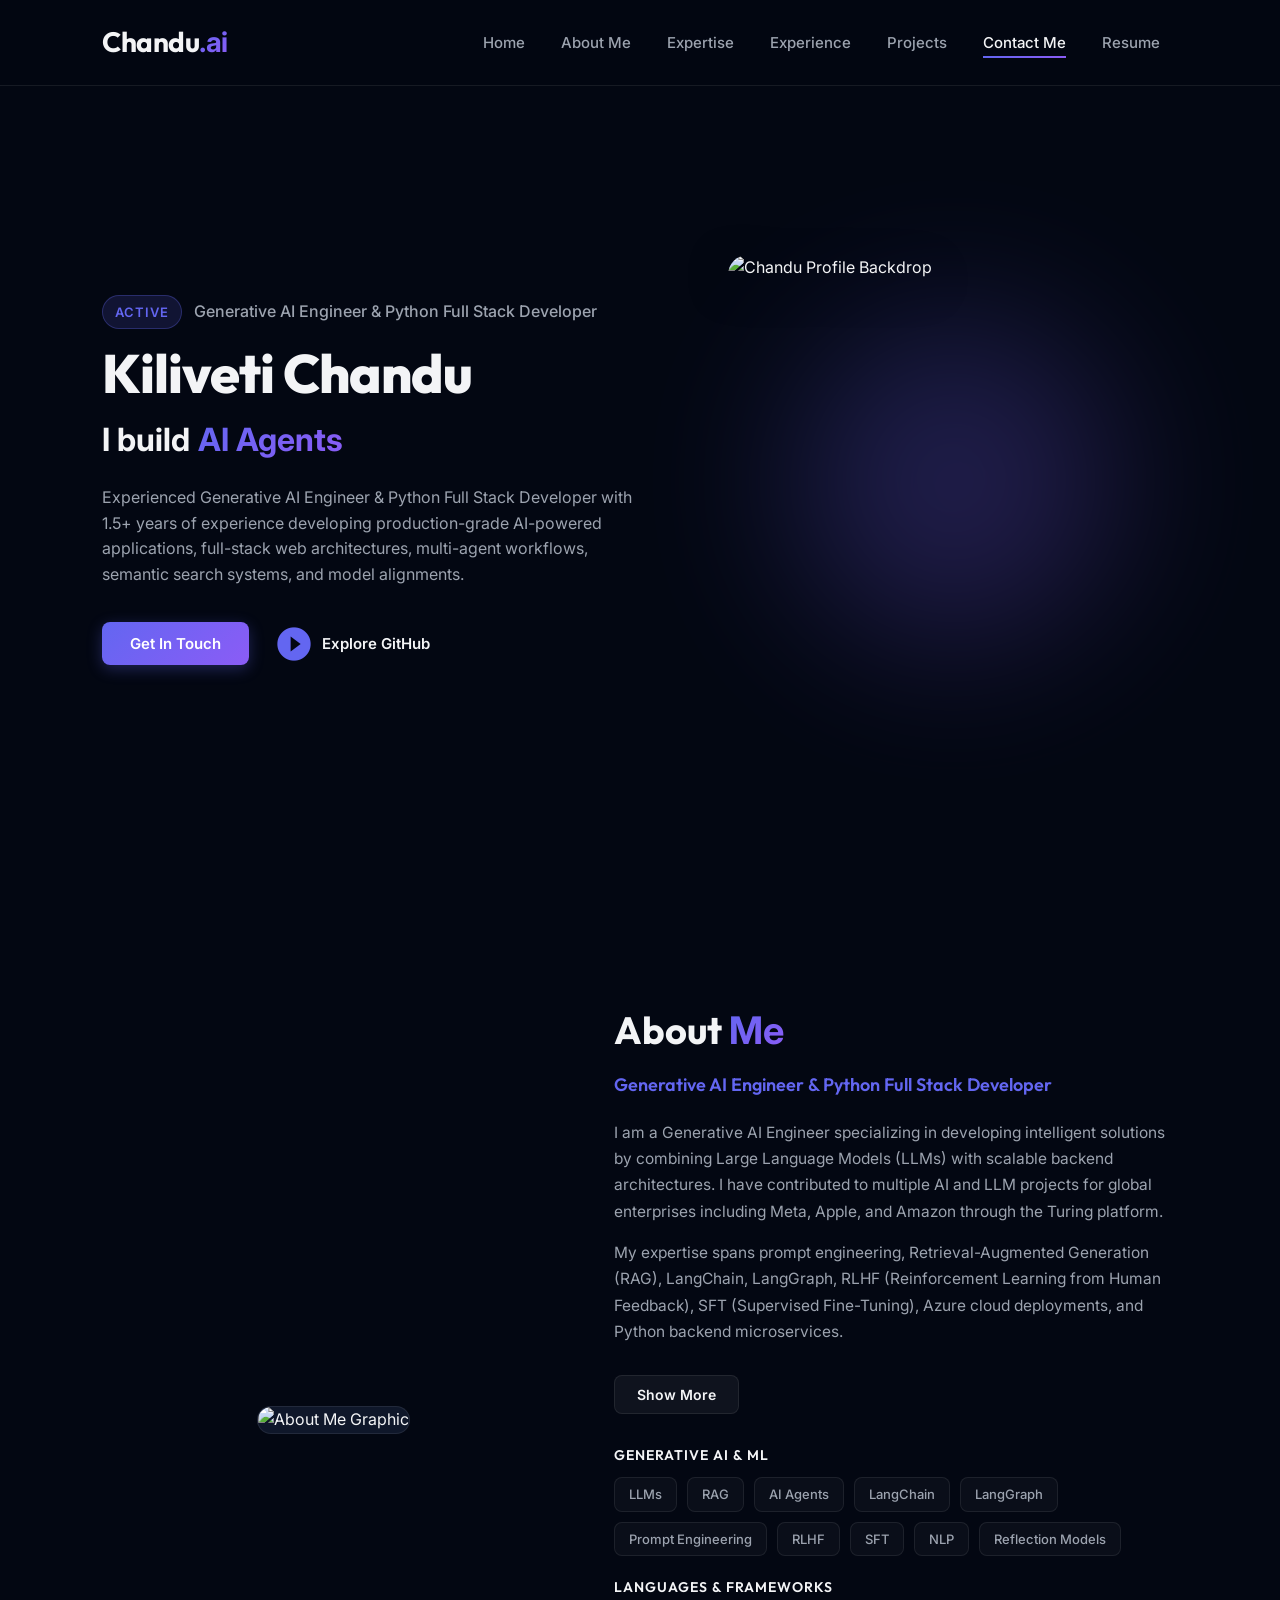
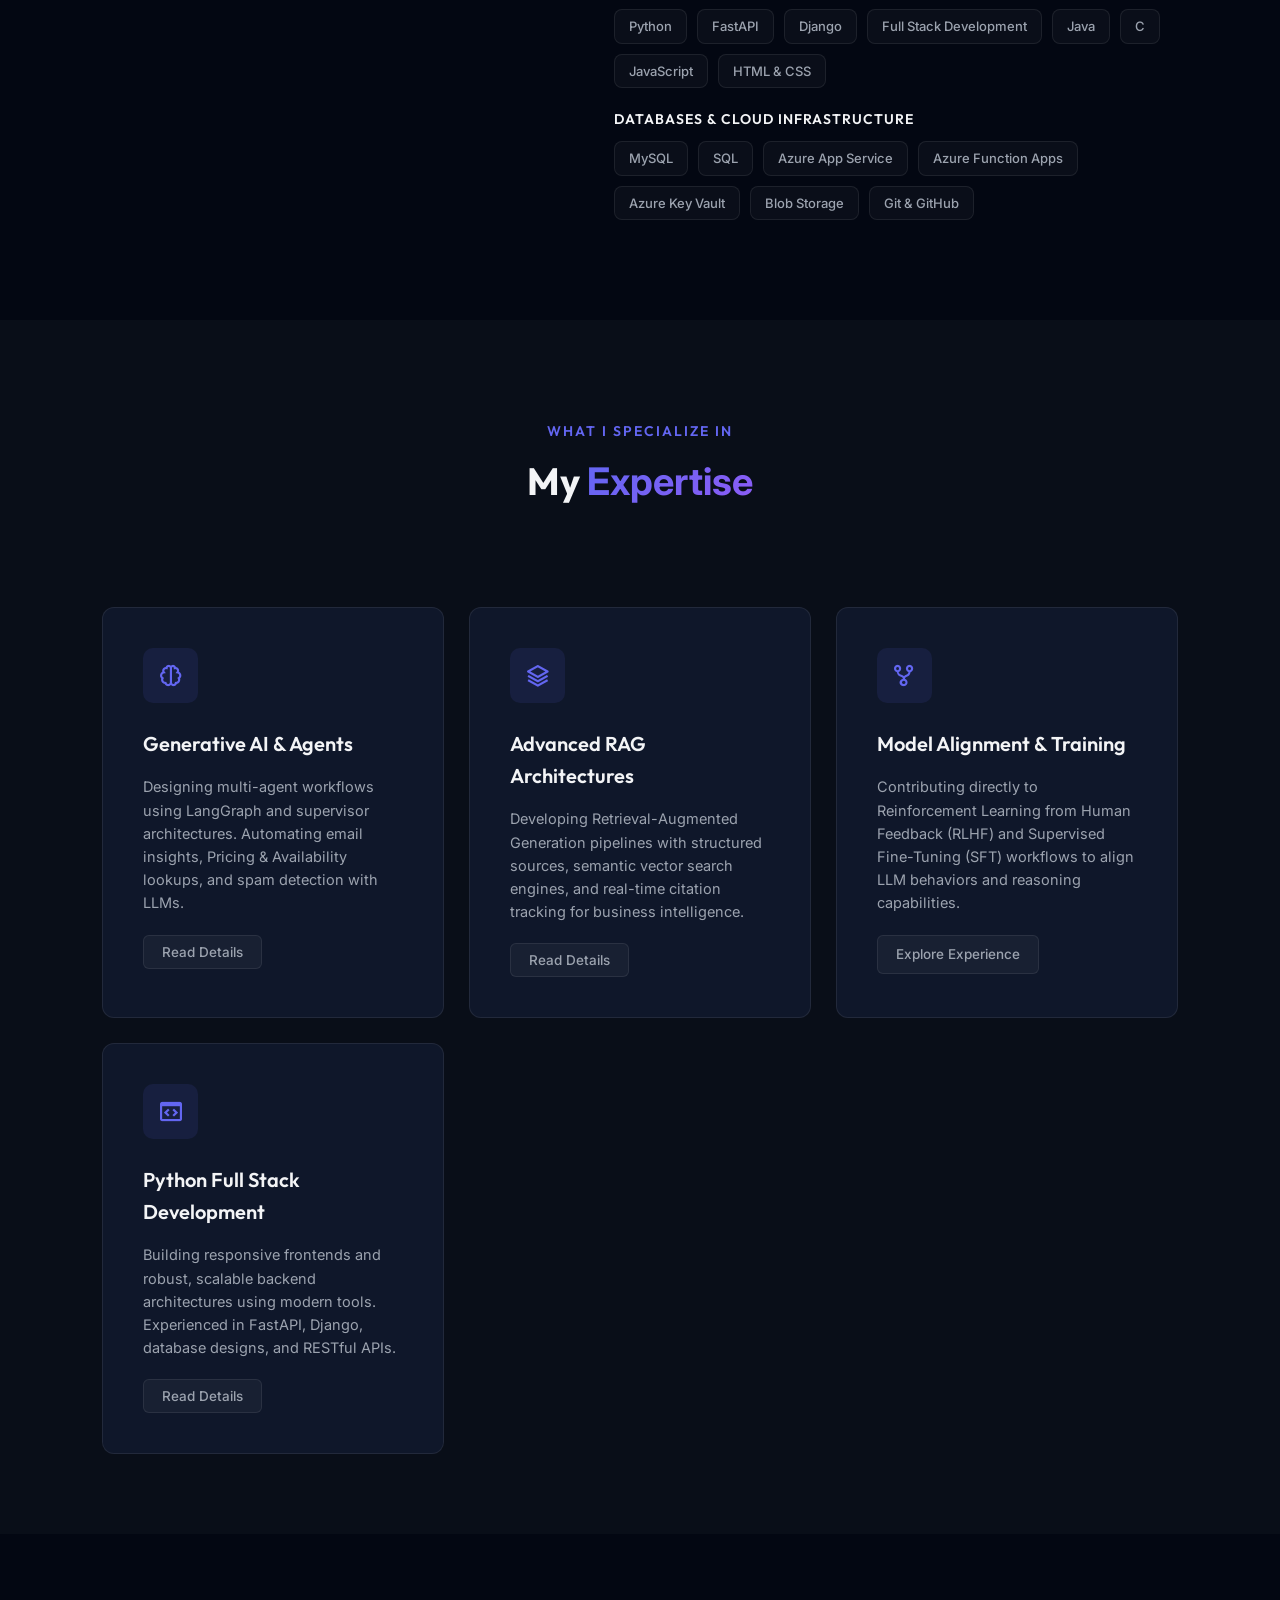
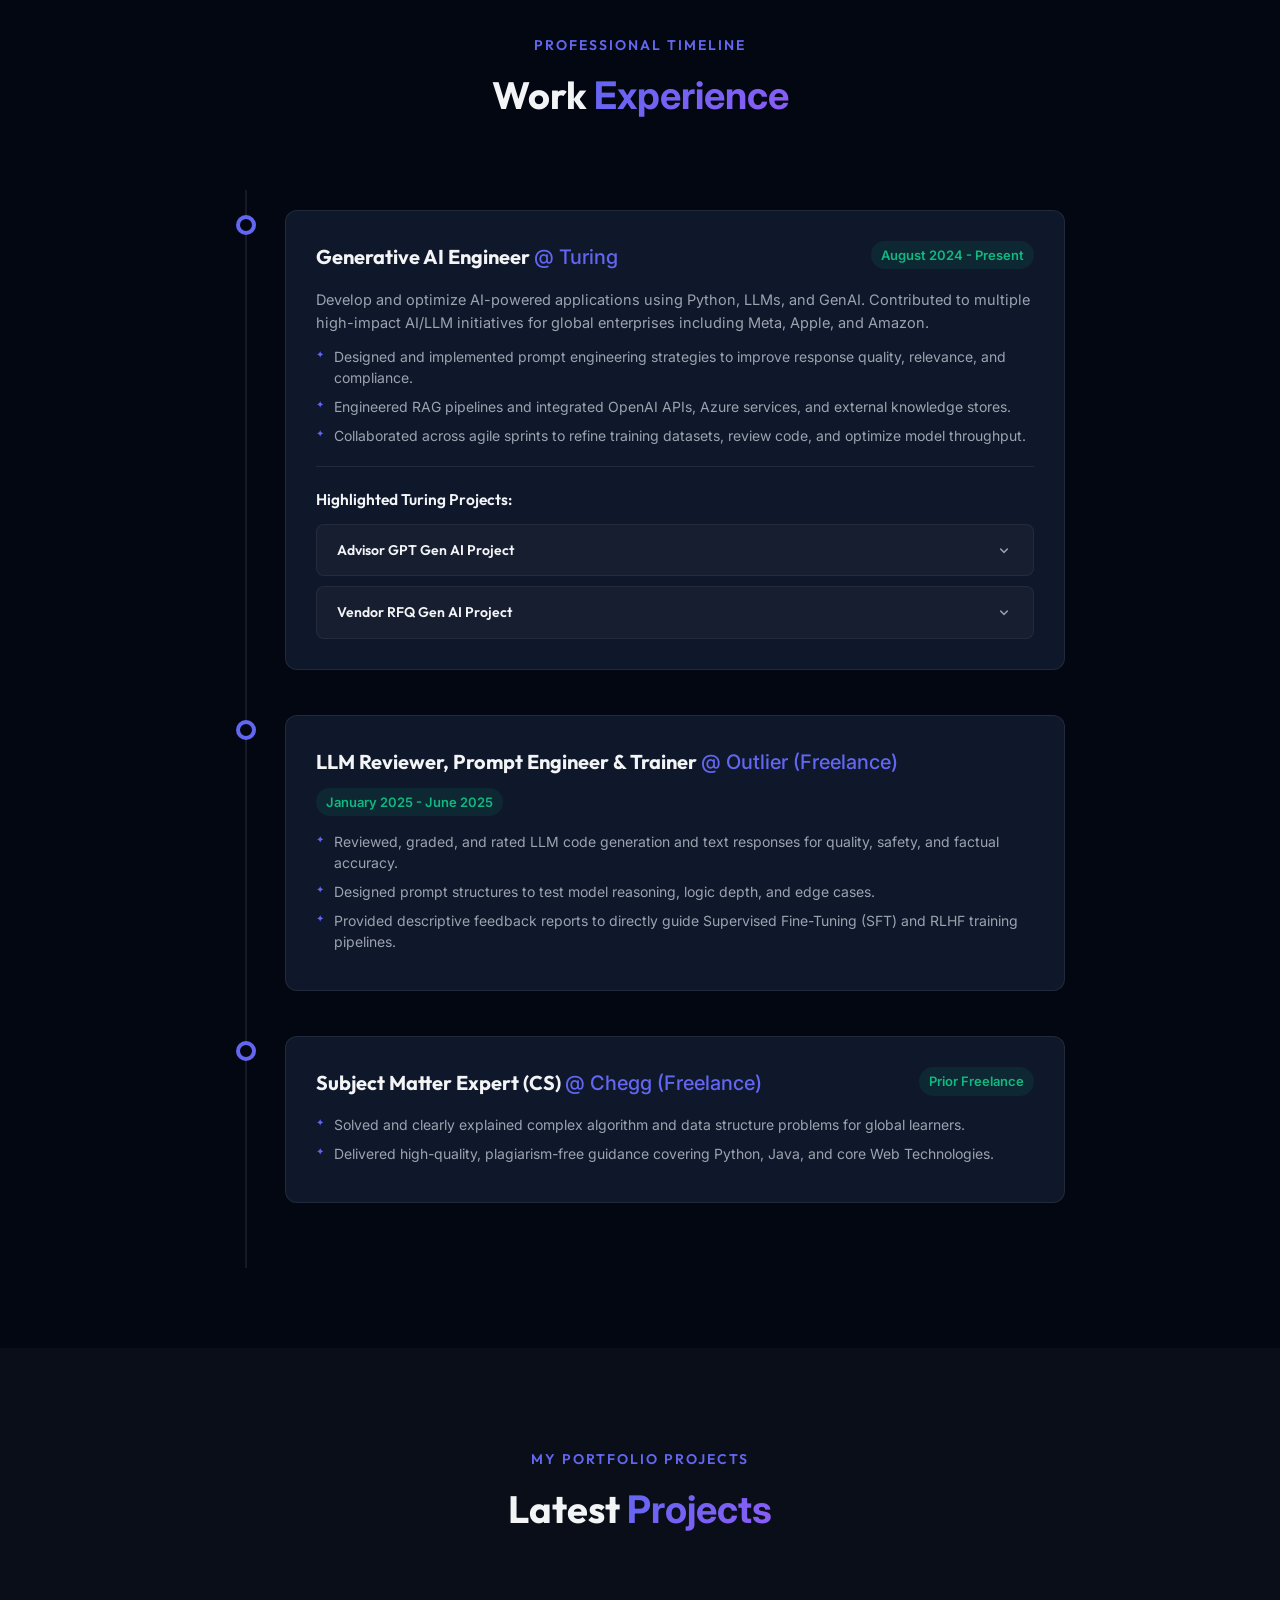
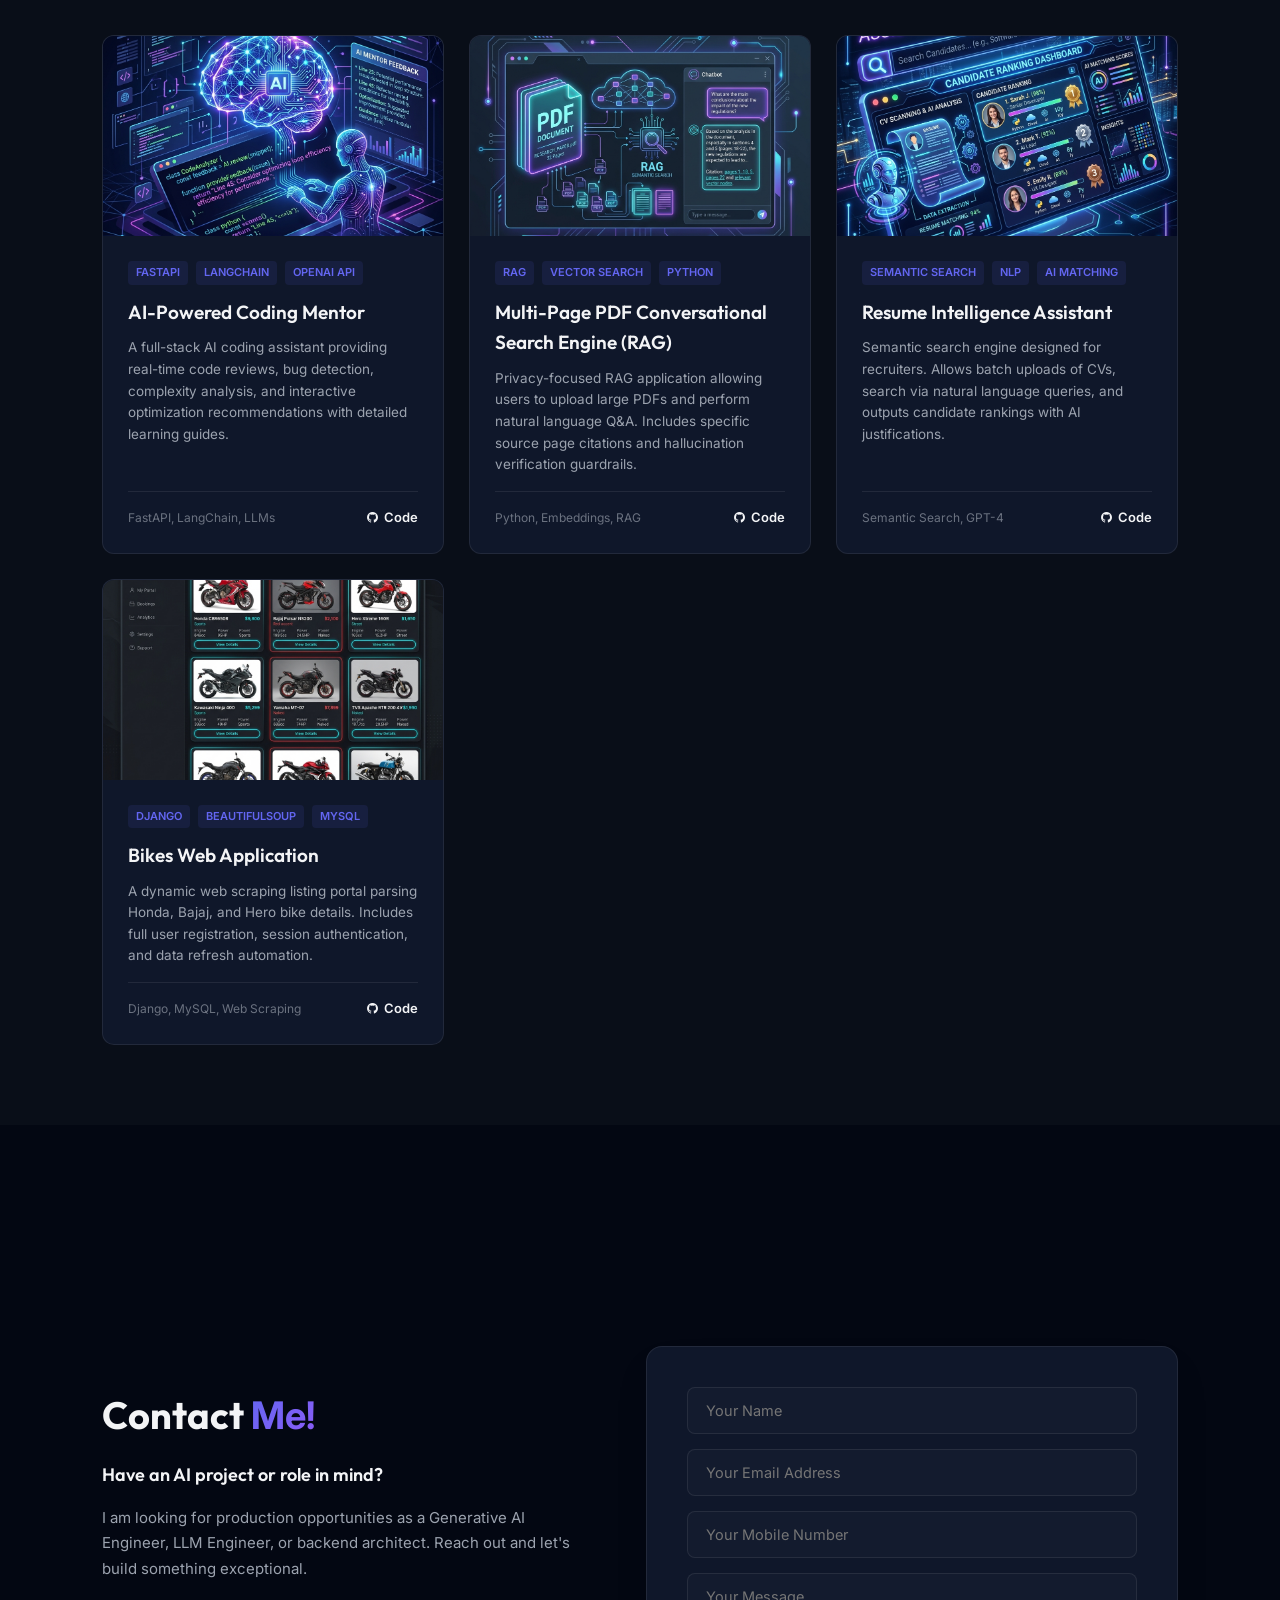
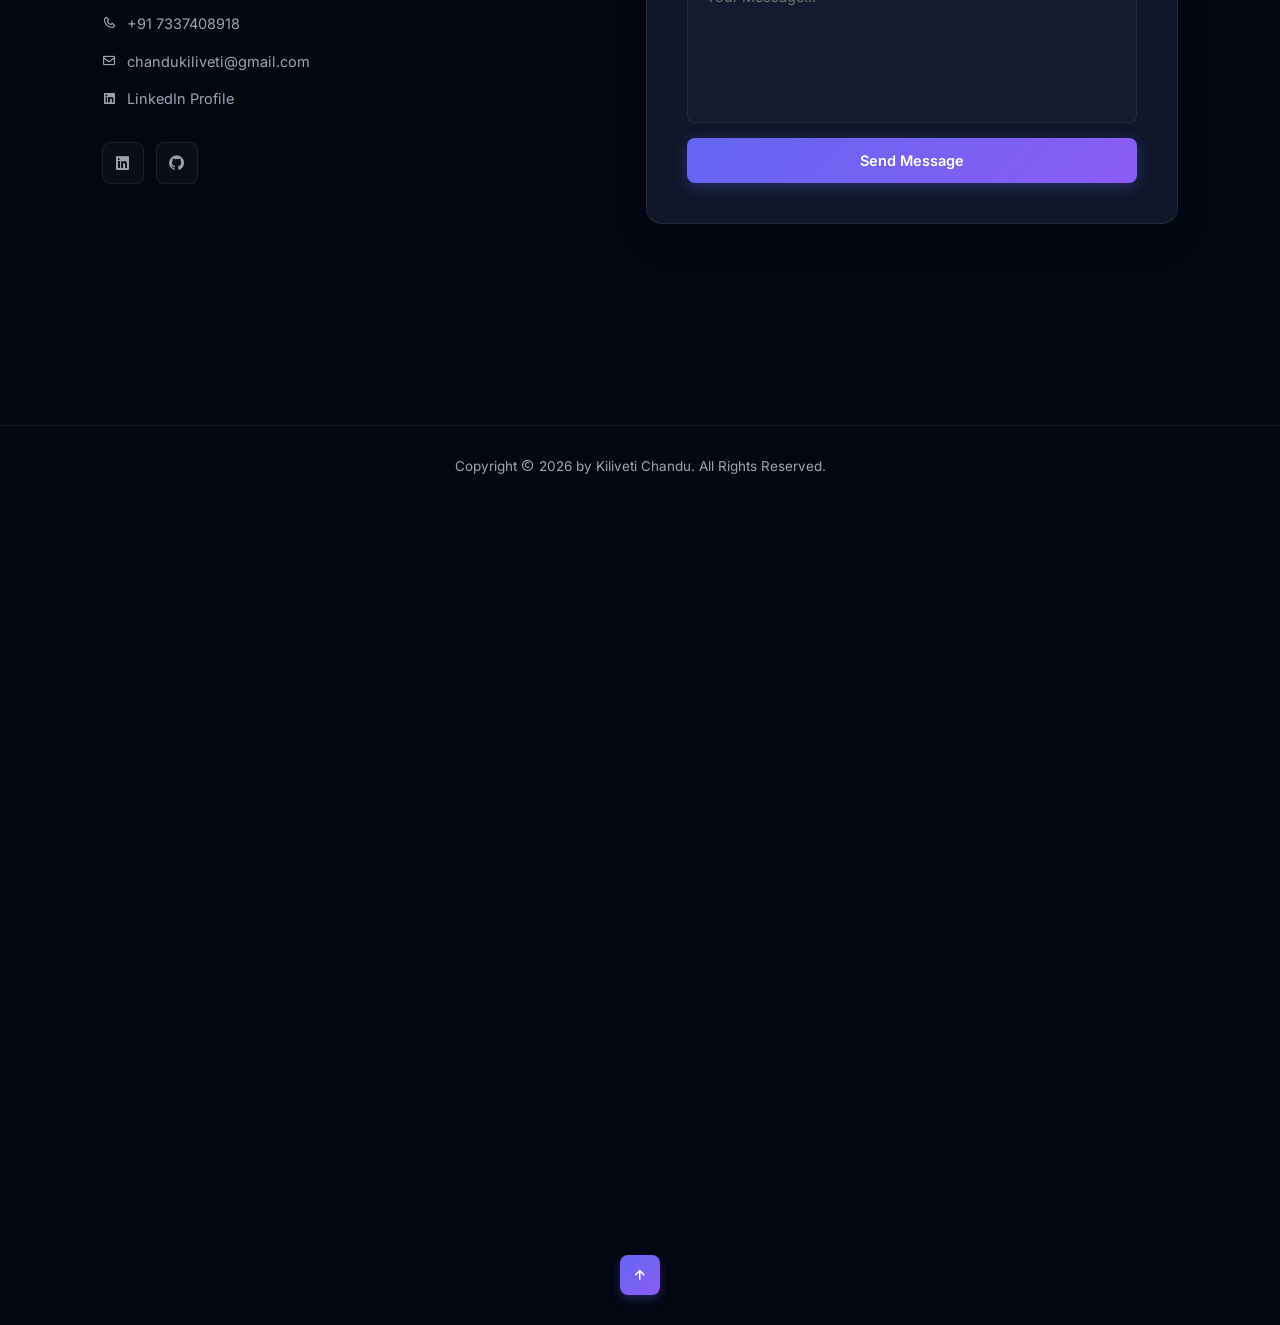
==== index.html @ df5c085b "feat: add python full stack developer details, customized project illustrations, and profile image c" ====
<!DOCTYPE html>
<html lang="en">
<head>
    <meta charset="UTF-8">
    <meta http-equiv="X-UA-Compatible" content="IE=edge">
    <meta name="viewport" content="width=device-width, initial-scale=1.0">
    <meta name="description" content="Kiliveti Chandu - Generative AI Engineer with 1.5+ years of experience building intelligent AI agents, RAG pipelines, RLHF, SFT, and full-stack solutions.">
    <meta name="author" content="Kiliveti Chandu">
    <link rel="stylesheet" href="style.css">
    <link rel="stylesheet" href="https://cdn.jsdelivr.net/npm/boxicons@latest/css/boxicons.min.css">
    <link href="https://fonts.googleapis.com/icon?family=Material+Icons" rel="stylesheet">
    <title>Kiliveti Chandu | Generative AI Engineer</title>
</head>
<body>
  
  <!-- Header / Navigation -->
  <header id="Home">
    <a href="#" class="logo">Chandu<span>.ai</span></a>
    
    <ul class="navlist">
      <li><a href="#Home" class="active">Home</a></li>
      <li><a href="#about">About Me</a></li>
      <li><a href="#service">Expertise</a></li>
      <li><a href="#experience">Experience</a></li>
      <li><a href="#Pojects">Projects</a></li>
      <li><a href="#Contact">Contact Me</a></li>
      <li><a href="resume.Html">Resume</a></li>
    </ul>     
    
    <div class="bx bx-menu" id="menu-icon"></div>
  </header>

  <!-- Hero Section -->
  <section class="secondsection">
    <div class="middle">
      <div class="helloim">
        <span>Active</span>
        <p>Generative AI Engineer & Python Full Stack Developer</p>
      </div>
      <div class="detail">
        <h1>Kiliveti Chandu</h1>
        <div class="webdev">
          <p class="web">I build </p>
          <span class="developer" id="typing-text">AI Agents</span>
        </div>
        <p id="text">
          Experienced Generative AI Engineer & Python Full Stack Developer with 1.5+ years of experience developing production-grade AI-powered applications, full-stack web architectures, multi-agent workflows, semantic search systems, and model alignments.
        </p>
      </div>
      <div class="buttons">
        <button class="sayhello"><a href="#Contact">Get In Touch</a></button>
        <div class="watch">
          <a href="https://github.com/Chandukgit" target="_blank">
            <span class="material-icons">play_circle_filled</span>
            <span id="watchtexxt">Explore GitHub</span>
          </a>
        </div>
      </div>
    </div>
    
    <div class="img">
      <div class="circle"></div>
      <img src="black.png" alt="Chandu Profile Backdrop" width="450" height="450">
    </div>
  </section>

  <!-- About Me & Skills Section -->
  <section class="about" id="about">
    <div class="about-img">
      <img src="black.png" alt="About Me Graphic">
    </div>
    <div class="about-text">
      <h2>About <span>Me</span></h2>
      <h4>Generative AI Engineer & Python Full Stack Developer</h4>
      <p>
        I am a Generative AI Engineer specializing in developing intelligent solutions by combining Large Language Models (LLMs) with scalable backend architectures. I have contributed to multiple AI and LLM projects for global enterprises including Meta, Apple, and Amazon through the Turing platform.
      </p>
      <p>
        My expertise spans prompt engineering, Retrieval-Augmented Generation (RAG), LangChain, LangGraph, RLHF (Reinforcement Learning from Human Feedback), SFT (Supervised Fine-Tuning), Azure cloud deployments, and Python backend microservices.
      </p>
      <button class="orangebutton" onclick="abouttoggle()">Show More</button>
      
      <div id="about-para" style="display: none;">
        <p>
          I graduated from <span class="highlight">Sri Venkateswara College of Engineering, Tirupati</span> with a B.Tech in Information Technology (GPA 8.6). Over the last 1.5 years, I've transition from core full-stack web development to building production LLM pipelines, prompt-optimization systems, and enterprise multi-agent workflows.
        </p>
      </div>

      <!-- Tech Stack Badges -->
      <div class="skills-container">
        <div class="skills-category">
          <h5>Generative AI & ML</h5>
          <div class="skills-badges">
            <span>LLMs</span>
            <span>RAG</span>
            <span>AI Agents</span>
            <span>LangChain</span>
            <span>LangGraph</span>
            <span>Prompt Engineering</span>
            <span>RLHF</span>
            <span>SFT</span>
            <span>NLP</span>
            <span>Reflection Models</span>
          </div>
        </div>
        <div class="skills-category">
          <h5>Languages & Frameworks</h5>
          <div class="skills-badges">
            <span>Python</span>
            <span>FastAPI</span>
            <span>Django</span>
            <span>Full Stack Development</span>
            <span>Java</span>
            <span>C</span>
            <span>JavaScript</span>
            <span>HTML & CSS</span>
          </div>
        </div>
        <div class="skills-category">
          <h5>Databases & Cloud Infrastructure</h5>
          <div class="skills-badges">
            <span>MySQL</span>
            <span>SQL</span>
            <span>Azure App Service</span>
            <span>Azure Function Apps</span>
            <span>Azure Key Vault</span>
            <span>Blob Storage</span>
            <span>Git & GitHub</span>
          </div>
        </div>
      </div>
    </div>
  </section>

  <!-- Expertise / Services Section -->
  <section class="services" id="service">
    <div class="main-text">
      <p>What I Specialize In</p>
      <h2>My <span>Expertise</span></h2>
    </div>
    <div class="services-content">
      <div class="box">
        <div class="s-icons"><i class='bx bx-brain'></i></div>
        <h3>Generative AI & Agents</h3>
        <p>Designing multi-agent workflows using LangGraph and supervisor architectures. Automating email insights, Pricing & Availability lookups, and spam detection with LLMs.</p>
        <button class="read" onclick="Servicewebtoggle()">Read Details</button>
        <div id="servide-webpara" style="display: none;">
          <p>Proficient in building complex workflows, tool bindings, custom memory models, and guardrails to prevent hallucinations in client applications.</p>
        </div>
      </div>
      <div class="box">
        <div class="s-icons"><i class='bx bx-layer'></i></div>
        <h3>Advanced RAG Architectures</h3>
        <p>Developing Retrieval-Augmented Generation pipelines with structured sources, semantic vector search engines, and real-time citation tracking for business intelligence.</p>
        <button class="read" onclick="programmingtoggle()">Read Details</button>
        <div id="Programming-para" style="display: none;">
          <p>Integrating state-of-the-art retrievers, hybrid search filters, chunking optimizations, and document parsers (PDFs, RFQs) to maximize context retrieval relevance.</p>
        </div>
      </div>
      <div class="box">
        <div class="s-icons"><i class='bx bx-git-repo-forked'></i></div>
        <h3>Model Alignment & Training</h3>
        <p>Contributing directly to Reinforcement Learning from Human Feedback (RLHF) and Supervised Fine-Tuning (SFT) workflows to align LLM behaviors and reasoning capabilities.</p>
        <a href="#experience" class="read">Explore Experience</a>
      </div>
      <div class="box">
        <div class="s-icons"><i class='bx bx-code-block'></i></div>
        <h3>Python Full Stack Development</h3>
        <p>Building responsive frontends and robust, scalable backend architectures using modern tools. Experienced in FastAPI, Django, database designs, and RESTful APIs.</p>
        <button class="read" onclick="fullstacktoggle()">Read Details</button>
        <div id="fullstack-para" style="display: none;">
          <p>Architecting complete end-to-end web applications, automating processes, writing clean and secure code, and deploying projects using modern CI/CD tools.</p>
        </div>
      </div>
    </div>
  </section>

  <!-- Work Experience Timeline Section -->
  <section id="experience">
    <div class="main-text">
      <p>Professional Timeline</p>
      <h2>Work <span>Experience</span></h2>
    </div>
    
    <div class="experience-timeline">
      
      <!-- Turing -->
      <div class="timeline-item">
        <div class="timeline-dot"></div>
        <div class="timeline-content">
          <div class="timeline-header">
            <h3>Generative AI Engineer <span>@ Turing</span></h3>
            <span class="duration">August 2024 - Present</span>
          </div>
          <div class="timeline-body">
            <p>
              Develop and optimize AI-powered applications using Python, LLMs, and GenAI. Contributed to multiple high-impact AI/LLM initiatives for global enterprises including Meta, Apple, and Amazon.
            </p>
            <ul>
              <li>Designed and implemented prompt engineering strategies to improve response quality, relevance, and compliance.</li>
              <li>Engineered RAG pipelines and integrated OpenAI APIs, Azure services, and external knowledge stores.</li>
              <li>Collaborated across agile sprints to refine training datasets, review code, and optimize model throughput.</li>
            </ul>
            
            <!-- Turing Projects Accordion -->
            <div class="turing-projects">
              <h4>Highlighted Turing Projects:</h4>
              <div class="turing-accordion">
                <div class="acc-item">
                  <div class="acc-header">
                    <h5>Advisor GPT Gen AI Project</h5>
                    <i class='bx bx-chevron-down'></i>
                  </div>
                  <div class="acc-content">
                    <div class="acc-content-inner">
                      <ul>
                        <li>Developed AI agents for the CX Gen AI Project using LangGraph, leveraging supervisor multi-agent architecture to automate complex user queries.</li>
                        <li>Delivered the <strong>Pricing & Availability Use Case</strong>: extracted structured parameters from unstructured customer emails using LLMs and connected with enterprise REST APIs.</li>
                        <li>Developed the <strong>Open Merge Use Case</strong>: designed LLM prompts combined with Python automation rules to identify duplicate, invalid, or spam customer cases.</li>
                        <li>Deployed secure, end-to-end GenAI web solutions on Azure App Service and Azure Function Apps, integrating Key Vault, Blob Storage, and Azure OpenAI.</li>
                      </ul>
                    </div>
                  </div>
                </div>
                
                <div class="acc-item">
                  <div class="acc-header">
                    <h5>Vendor RFQ Gen AI Project</h5>
                    <i class='bx bx-chevron-down'></i>
                  </div>
                  <div class="acc-content">
                    <div class="acc-content-inner">
                      <ul>
                        <li>Automated Request for Quote (RFQ) parsing and mapping from unstructured documents with 80%+ accuracy using GenAI.</li>
                        <li>Built scalable solutions utilizing Azure OpenAI (GPT-4), advanced prompt engineering, and incorporated Reflection models to iteratively self-correct output formats.</li>
                      </ul>
                    </div>
                  </div>
                </div>
              </div>
            </div>
            
          </div>
        </div>
      </div>
      
      <!-- Outlier -->
      <div class="timeline-item">
        <div class="timeline-dot"></div>
        <div class="timeline-content">
          <div class="timeline-header">
            <h3>LLM Reviewer, Prompt Engineer & Trainer <span>@ Outlier (Freelance)</span></h3>
            <span class="duration">January 2025 - June 2025</span>
          </div>
          <div class="timeline-body">
            <ul>
              <li>Reviewed, graded, and rated LLM code generation and text responses for quality, safety, and factual accuracy.</li>
              <li>Designed prompt structures to test model reasoning, logic depth, and edge cases.</li>
              <li>Provided descriptive feedback reports to directly guide Supervised Fine-Tuning (SFT) and RLHF training pipelines.</li>
            </ul>
          </div>
        </div>
      </div>
      
      <!-- Chegg -->
      <div class="timeline-item">
        <div class="timeline-dot"></div>
        <div class="timeline-content">
          <div class="timeline-header">
            <h3>Subject Matter Expert (CS) <span>@ Chegg (Freelance)</span></h3>
            <span class="duration">Prior Freelance</span>
          </div>
          <div class="timeline-body">
            <ul>
              <li>Solved and clearly explained complex algorithm and data structure problems for global learners.</li>
              <li>Delivered high-quality, plagiarism-free guidance covering Python, Java, and core Web Technologies.</li>
            </ul>
          </div>
        </div>
      </div>

    </div>
  </section>

  <!-- Projects Section -->
  <section class="Pojects" id="Pojects">
    <div class="main-text">
      <p>My Portfolio Projects</p>
      <h2>Latest <span>Projects</span></h2>
    </div>
    
    <div class="project-grid">
      <!-- Project 1: AI-Powered Coding Mentor -->
      <div class="project-card">
        <div class="project-img-wrapper">
          <img src="coding_mentor.png" alt="Coding Mentor Screenshot">
          <div class="project-overlay">
            <a href="https://github.com/Chandukgit/ai-coding-mentor" target="_blank" class="project-link-btn"><i class='bx bx-link-external'></i></a>
          </div>
        </div>
        <div class="project-details">
          <div class="project-tags">
            <span>FastAPI</span>
            <span>LangChain</span>
            <span>OpenAI API</span>
          </div>
          <h3>AI-Powered Coding Mentor</h3>
          <p>A full-stack AI coding assistant providing real-time code reviews, bug detection, complexity analysis, and interactive optimization recommendations with detailed learning guides.</p>
          <div class="project-footer">
            <span class="project-tech-stack">FastAPI, LangChain, LLMs</span>
            <a href="https://github.com/Chandukgit/ai-coding-mentor" target="_blank" class="project-git-link"><i class='bx bxl-github'></i> Code</a>
          </div>
        </div>
      </div>

      <!-- Project 2: PDF Conversational Search Engine -->
      <div class="project-card">
        <div class="project-img-wrapper">
          <img src="pdf_rag.png" alt="PDF Search Engine Screenshot">
          <div class="project-overlay">
            <a href="https://github.com/Chandukgit/RAG_PROJECTS/tree/main/PDF_Conversational_Search_Engine" target="_blank" class="project-link-btn"><i class='bx bx-link-external'></i></a>
          </div>
        </div>
        <div class="project-details">
          <div class="project-tags">
            <span>RAG</span>
            <span>Vector Search</span>
            <span>Python</span>
          </div>
          <h3>Multi-Page PDF Conversational Search Engine (RAG)</h3>
          <p>Privacy-focused RAG application allowing users to upload large PDFs and perform natural language Q&A. Includes specific source page citations and hallucination verification guardrails.</p>
          <div class="project-footer">
            <span class="project-tech-stack">Python, Embeddings, RAG</span>
            <a href="https://github.com/Chandukgit/RAG_PROJECTS/tree/main/PDF_Conversational_Search_Engine" target="_blank" class="project-git-link"><i class='bx bxl-github'></i> Code</a>
          </div>
        </div>
      </div>

      <!-- Project 3: Resume Intelligence Assistant -->
      <div class="project-card">
        <div class="project-img-wrapper">
          <img src="resume_assistant.png" alt="Resume Intelligence Screenshot">
          <div class="project-overlay">
            <a href="https://github.com/Chandukgit/RAG_PROJECTS/tree/main/Resume_Intelligence_Assistant" target="_blank" class="project-link-btn"><i class='bx bx-link-external'></i></a>
          </div>
        </div>
        <div class="project-details">
          <div class="project-tags">
            <span>Semantic Search</span>
            <span>NLP</span>
            <span>AI Matching</span>
          </div>
          <h3>Resume Intelligence Assistant</h3>
          <p>Semantic search engine designed for recruiters. Allows batch uploads of CVs, search via natural language queries, and outputs candidate rankings with AI justifications.</p>
          <div class="project-footer">
            <span class="project-tech-stack">Semantic Search, GPT-4</span>
            <a href="https://github.com/Chandukgit/RAG_PROJECTS/tree/main/Resume_Intelligence_Assistant" target="_blank" class="project-git-link"><i class='bx bxl-github'></i> Code</a>
          </div>
        </div>
      </div>

      <!-- Project 4: Bikes Web Application -->
      <div class="project-card">
        <div class="project-img-wrapper">
          <img src="bikes_app.png" alt="Bikes Web Application Screenshot">
          <div class="project-overlay">
            <a href="https://github.com/Chandukgit/Bikes_Project" target="_blank" class="project-link-btn"><i class='bx bx-link-external'></i></a>
          </div>
        </div>
        <div class="project-details">
          <div class="project-tags">
            <span>Django</span>
            <span>BeautifulSoup</span>
            <span>MySQL</span>
          </div>
          <h3>Bikes Web Application</h3>
          <p>A dynamic web scraping listing portal parsing Honda, Bajaj, and Hero bike details. Includes full user registration, session authentication, and data refresh automation.</p>
          <div class="project-footer">
            <span class="project-tech-stack">Django, MySQL, Web Scraping</span>
            <a href="https://github.com/Chandukgit/Bikes_Project" target="_blank" class="project-git-link"><i class='bx bxl-github'></i> Code</a>
          </div>
        </div>
      </div>
    </div>
  </section>

  <!-- Contact Me Section -->
  <section class="Contact" id="Contact">
    <div class="Contact-text">
      <h2>Contact <span>Me!</span></h2>
      <h4>Have an AI project or role in mind?</h4>
      <p>I am looking for production opportunities as a Generative AI Engineer, LLM Engineer, or backend architect. Reach out and let's build something exceptional.</p>
      <ul class="list"> 
        <li><a href="tel:7337408918"><i class='bx bx-phone'></i> +91 7337408918</a></li>
        <li><a href="mailto:chandukiliveti@gmail.com"><i class='bx bx-envelope'></i> chandukiliveti@gmail.com</a></li>
        <li><a href="https://www.linkedin.com/in/chandu-kiliveti-058ba7244/" target="_blank"><i class='bx bxl-linkedin-square'></i> LinkedIn Profile</a></li>
      </ul>
      <div class="contact-icons">
        <a href="https://www.linkedin.com/in/chandu-kiliveti-058ba7244/" target="_blank"><i class='bx bxl-linkedin-square'></i></a>
        <a href="https://github.com/Chandukgit" target="_blank"><i class='bx bxl-github'></i></a>
      </div>
    </div>
    
    <div class="contact-form"> 
      <form action="" id="contact-form">
        <input type="text" placeholder="Your Name" name="name" id="name" required>
        <input type="email" placeholder="Your Email Address" name="email" id="email" required>
        <input type="tel" placeholder="Your Mobile Number" name="mobilenum" id="mobilenum" required>
        <textarea cols="35" rows="10" placeholder="Your Message..." name="Message" id="message" required></textarea>
        <input type="submit" value="Send Message" class="submit" onclick="sendEmail(event)">
      </form>
    </div>
  </section> 

  <!-- Footer Section -->
  <section class="end">
    <div class="last-text">
      <p>Copyright <i class='bx bx-copyright'></i> 2026 by Kiliveti Chandu. All Rights Reserved.</p>
    </div>
    <div class="top">
      <a href="#Home"><i class='bx bx-up-arrow-alt'></i></a>
    </div>
  </section>

  <!-- Script Libraries & Logic -->
  <script src="https://smtpjs.com/v3/smtp.js"></script>
  <script type="text/javascript" src="script.js"></script>
  <script>
    function sendEmail(event) {
      event.preventDefault(); 
    
      var name = document.getElementById('name').value;
      var email = document.getElementById('email').value;
      var mobile = document.getElementById('mobilenum').value;
      var message = document.getElementById('message').value;
    
      Email.send({
        Host: "smtp.elasticemail.com",
        Username: "kiivetichandu11@gmail.com",
        Password: "16CA5B8D90A967C3AC833328CAD93CDF50C5",
        To: 'chandukiliveti@gmail.com',
        From: email,
        Subject: "Portfolio Contact Form - " + name,
        Body: "Name: " + name + "<br>Email: " + email + "<br>Mobile: " + mobile + "<br><br>Message:<br>" + message
      }).then(function (response) {
        alert("Message sent successfully");
      }).catch(function (error) {
        alert("Error sending message: " + error);
      });
    }
  </script>
</body> 
</html>
---- style.css ----
@import url('https://fonts.googleapis.com/css2?family=Inter:wght@300;400;500;600;700&family=Outfit:wght@400;500;600;700;800&display=swap');

:root {
  --bg-color: #030712;         /* Deep dark background */
  --bg-card: #0f172a;          /* Slate 900 */
  --bg-card-hover: #1e293b;    /* Slate 800 */
  --text-primary: #f3f4f6;     /* Slate 100 */
  --text-secondary: #9ca3af;   /* Slate 400 */
  --text-muted: #6b7280;       /* Slate 500 */
  --primary-color: #6366f1;    /* Indigo 500 */
  --primary-glow: rgba(99, 102, 241, 0.15);
  --accent-violet: #8b5cf6;    /* Violet 500 */
  --accent-emerald: #10b981;   /* Emerald 500 */
  --accent-orange: #f97316;    /* Orange 500 */
  --gradient-primary: linear-gradient(135deg, #6366f1 0%, #8b5cf6 100%);
  --gradient-text: linear-gradient(135deg, #a5b4fc 0%, #c084fc 100%);
  --border-color: rgba(255, 255, 255, 0.08);
  --border-color-hover: rgba(255, 255, 255, 0.15);
  
  --font-heading: 'Outfit', sans-serif;
  --font-body: 'Inter', sans-serif;
  
  --transition-fast: 0.2s ease;
  --transition-normal: 0.3s cubic-bezier(0.4, 0, 0.2, 1);
  --transition-slow: 0.5s ease;
}

/* Reset and base styles */
* {
  padding: 0;
  margin: 0;
  box-sizing: border-box;
  font-family: var(--font-body);
  text-decoration: none;
  scroll-behavior: smooth;
  outline: none;
}

body {
  background: var(--bg-color);
  color: var(--text-primary);
  overflow-x: hidden;
  line-height: 1.6;
}

/* Custom Scrollbar */
::-webkit-scrollbar {
  width: 8px;
}
::-webkit-scrollbar-track {
  background: var(--bg-color);
}
::-webkit-scrollbar-thumb {
  background: var(--bg-card);
  border-radius: 4px;
  border: 2px solid var(--bg-color);
}
::-webkit-scrollbar-thumb:hover {
  background: var(--primary-color);
}

/* Header & Nav */
header {
  position: fixed;
  top: 0;
  left: 0;
  width: 100%;
  padding: 20px 8%;
  display: flex;
  justify-content: space-between;
  align-items: center;
  z-index: 1000;
  background: rgba(3, 7, 18, 0.75);
  backdrop-filter: blur(12px);
  border-bottom: 1px solid var(--border-color);
  transition: var(--transition-normal);
}

header.sticky {
  padding: 15px 8%;
  background: rgba(3, 7, 18, 0.95);
  box-shadow: 0 10px 30px -10px rgba(0, 0, 0, 0.5);
}

.logo {
  font-family: var(--font-heading);
  font-size: 28px;
  font-weight: 700;
  letter-spacing: -0.5px;
  color: var(--text-primary);
}

.logo span {
  background: var(--gradient-primary);
  -webkit-background-clip: text;
  -webkit-text-fill-color: transparent;
}

.navlist {
  display: flex;
  align-items: center;
}

.navlist li {
  list-style: none;
}

.navlist a {
  color: var(--text-secondary);
  font-size: 15px;
  font-weight: 500;
  margin: 0 18px;
  position: relative;
  transition: var(--transition-fast);
}

.navlist a:hover,
.navlist a.active {
  color: var(--text-primary);
}

.navlist a::after {
  content: '';
  position: absolute;
  bottom: -6px;
  left: 0;
  width: 0;
  height: 2px;
  background: var(--gradient-primary);
  transition: var(--transition-fast);
}

.navlist a:hover::after,
.navlist a.active::after {
  width: 100%;
}

#menu-icon {
  font-size: 32px;
  color: var(--text-primary);
  cursor: pointer;
  display: none;
  z-index: 1001;
}

/* Sections General */
section {
  padding: 100px 8% 80px;
  min-height: 100vh;
  display: flex;
  flex-direction: column;
  justify-content: center;
  position: relative;
}

.main-text {
  text-align: center;
  margin-bottom: 4rem;
}

.main-text p {
  color: var(--primary-color);
  font-family: var(--font-heading);
  font-size: 14px;
  font-weight: 600;
  text-transform: uppercase;
  letter-spacing: 2px;
  margin-bottom: 8px;
}

.main-text h2 {
  font-family: var(--font-heading);
  font-size: 38px;
  font-weight: 700;
  color: var(--text-primary);
}

.main-text h2 span {
  background: var(--gradient-primary);
  -webkit-background-clip: text;
  -webkit-text-fill-color: transparent;
}

/* Hero Section */
.secondsection {
  display: grid;
  grid-template-columns: 1.2fr 0.8fr;
  align-items: center;
  gap: 30px;
  padding-top: 140px;
}

.middle {
  max-width: 650px;
}

.helloim {
  display: flex;
  align-items: center;
  gap: 12px;
  margin-bottom: 15px;
}

.helloim span {
  padding: 6px 12px;
  background: rgba(99, 102, 241, 0.15);
  border: 1px solid rgba(99, 102, 241, 0.3);
  color: var(--primary-color);
  font-size: 13px;
  font-weight: 600;
  border-radius: 20px;
  text-transform: uppercase;
  letter-spacing: 1px;
}

.helloim p {
  color: var(--text-secondary);
  font-weight: 500;
}

.detail h1 {
  font-family: var(--font-heading);
  font-size: 54px;
  font-weight: 800;
  line-height: 1.1;
  margin-bottom: 10px;
  letter-spacing: -1px;
}

.webdev {
  display: flex;
  align-items: center;
  gap: 8px;
  font-family: var(--font-heading);
  font-size: 32px;
  font-weight: 700;
  margin-bottom: 20px;
}

.webdev .web {
  color: var(--text-primary);
}

.webdev .developer {
  background: var(--gradient-primary);
  -webkit-background-clip: text;
  -webkit-text-fill-color: transparent;
}

#text {
  font-size: 16px;
  color: var(--text-secondary);
  margin-bottom: 35px;
  max-width: 550px;
}

.buttons {
  display: flex;
  align-items: center;
  gap: 25px;
}

.sayhello {
  padding: 12px 28px;
  background: var(--gradient-primary);
  border: none;
  border-radius: 8px;
  box-shadow: 0 4px 15px rgba(99, 102, 241, 0.3);
  transition: var(--transition-normal);
  cursor: pointer;
}

.sayhello:hover {
  transform: translateY(-3px);
  box-shadow: 0 6px 20px rgba(99, 102, 241, 0.5);
}

.sayhello a {
  color: #fff;
  font-weight: 600;
  font-size: 15px;
}

.watch {
  display: flex;
  align-items: center;
  gap: 10px;
  cursor: pointer;
}

.watch a {
  display: flex;
  align-items: center;
  gap: 8px;
}

.watch span.material-icons {
  font-size: 40px;
  color: var(--primary-color);
  transition: var(--transition-normal);
}

.watch:hover span.material-icons {
  transform: scale(1.1);
  color: var(--accent-violet);
}

#watchtexxt {
  color: var(--text-primary);
  font-weight: 600;
  font-size: 15px;
  transition: var(--transition-fast);
}

.watch:hover #watchtexxt {
  color: var(--primary-color);
}

/* Hero Image & Glow Circle */
.img {
  position: relative;
  display: flex;
  justify-content: center;
  align-items: center;
}

.circle {
  position: absolute;
  width: 320px;
  height: 320px;
  background: var(--gradient-primary);
  border-radius: 50%;
  filter: blur(80px);
  opacity: 0.25;
  z-index: 0;
  animation: floatCircle 8s infinite alternate ease-in-out;
}

.img img {
  max-width: 100%;
  height: auto;
  position: relative;
  z-index: 1;
  filter: drop-shadow(0 10px 20px rgba(0,0,0,0.5));
  border-radius: 20px;
  transition: var(--transition-slow);
}

.img:hover img {
  transform: scale(1.03) translateY(-5px);
}

@keyframes floatCircle {
  0% {
    transform: scale(1) translate(0, 0);
  }
  100% {
    transform: scale(1.2) translate(10px, -10px);
  }
}

/* About Section */
.about {
  display: grid;
  grid-template-columns: 0.9fr 1.1fr;
  align-items: center;
  gap: 50px;
}

.about-img {
  display: flex;
  justify-content: center;
  position: relative;
}

.about-img img {
  max-width: 90%;
  border-radius: 16px;
  border: 1px solid var(--border-color);
  box-shadow: 0 20px 40px -15px rgba(0,0,0,0.5);
  background: var(--bg-card);
}

.about-text h2 {
  font-family: var(--font-heading);
  font-size: 38px;
  font-weight: 700;
  margin-bottom: 10px;
}

.about-text h2 span {
  background: var(--gradient-primary);
  -webkit-background-clip: text;
  -webkit-text-fill-color: transparent;
}

.about-text h4 {
  color: var(--primary-color);
  font-family: var(--font-heading);
  font-size: 18px;
  font-weight: 600;
  margin-bottom: 20px;
}

.about-text p {
  color: var(--text-secondary);
  font-size: 15.5px;
  line-height: 1.7;
  margin-bottom: 15px;
}

.about-text p span.highlight {
  color: var(--text-primary);
  font-weight: 600;
}

.orangebutton {
  padding: 10px 22px;
  background: rgba(255, 255, 255, 0.05);
  border: 1px solid var(--border-color);
  color: var(--text-primary);
  font-weight: 600;
  font-size: 14px;
  border-radius: 8px;
  cursor: pointer;
  transition: var(--transition-fast);
  margin-top: 15px;
}

.orangebutton:hover {
  background: var(--gradient-primary);
  border-color: transparent;
  transform: translateY(-2px);
}

#about-para {
  margin-top: 15px;
  padding-top: 15px;
  border-top: 1px solid var(--border-color);
}

/* Skills Badges Grid */
.skills-container {
  margin-top: 30px;
}

.skills-category {
  margin-bottom: 20px;
}

.skills-category h5 {
  font-family: var(--font-heading);
  font-size: 14px;
  font-weight: 600;
  color: var(--text-primary);
  margin-bottom: 10px;
  text-transform: uppercase;
  letter-spacing: 1px;
}

.skills-badges {
  display: flex;
  flex-wrap: wrap;
  gap: 10px;
}

.skills-badges span {
  padding: 6px 14px;
  background: rgba(255, 255, 255, 0.03);
  border: 1px solid var(--border-color);
  color: var(--text-secondary);
  font-size: 13px;
  font-weight: 500;
  border-radius: 8px;
  transition: var(--transition-fast);
}

.skills-badges span:hover {
  background: rgba(99, 102, 241, 0.08);
  border-color: var(--primary-color);
  color: var(--text-primary);
  transform: translateY(-2px);
}

/* Services / Expertise Section */
.services {
  background: #090e18;
}

.services-content {
  display: grid;
  grid-template-columns: repeat(auto-fit, minmax(300px, 1fr));
  gap: 25px;
  margin-top: 2rem;
}

.box {
  background: var(--bg-card);
  border: 1px solid var(--border-color);
  padding: 40px;
  border-radius: 12px;
  transition: var(--transition-normal);
  position: relative;
  overflow: hidden;
}

.box::before {
  content: '';
  position: absolute;
  top: 0;
  left: 0;
  width: 100%;
  height: 3px;
  background: var(--gradient-primary);
  opacity: 0;
  transition: var(--transition-normal);
}

.box:hover::before {
  opacity: 1;
}

.box:hover {
  transform: translateY(-8px);
  border-color: var(--border-color-hover);
  box-shadow: 0 20px 30px -10px rgba(0, 0, 0, 0.3);
}

.s-icons {
  width: 55px;
  height: 55px;
  background: rgba(99, 102, 241, 0.1);
  border-radius: 10px;
  display: flex;
  align-items: center;
  justify-content: center;
  margin-bottom: 25px;
  transition: var(--transition-normal);
}

.s-icons i {
  font-size: 26px;
  color: var(--primary-color);
  transition: var(--transition-normal);
}

.box:hover .s-icons {
  background: var(--gradient-primary);
}

.box:hover .s-icons i {
  color: #fff;
}

.box h3 {
  font-family: var(--font-heading);
  font-size: 20px;
  font-weight: 600;
  margin-bottom: 15px;
  color: var(--text-primary);
}

.box p {
  color: var(--text-secondary);
  font-size: 14.5px;
  line-height: 1.6;
  margin-bottom: 20px;
}

.read {
  display: inline-block;
  padding: 8px 18px;
  background: rgba(255, 255, 255, 0.04);
  border: 1px solid var(--border-color);
  color: var(--text-secondary);
  font-size: 13.5px;
  font-weight: 500;
  border-radius: 6px;
  transition: var(--transition-fast);
  cursor: pointer;
}

.read:hover {
  background: var(--primary-color);
  color: #fff;
  border-color: transparent;
  transform: translateY(-2px);
}

#servide-webpara, #Programming-para {
  margin-top: 15px;
  padding-top: 15px;
  border-top: 1px solid var(--border-color);
}

/* Experience / Timeline Section */
.experience-timeline {
  position: relative;
  max-width: 850px;
  margin: 0 auto;
  padding: 20px 0;
}

.experience-timeline::before {
  content: '';
  position: absolute;
  top: 0;
  left: 30px;
  height: 100%;
  width: 2px;
  background: var(--border-color);
}

.timeline-item {
  position: relative;
  margin-bottom: 45px;
  padding-left: 70px;
}

.timeline-dot {
  position: absolute;
  left: 21px;
  top: 5px;
  width: 20px;
  height: 20px;
  background: var(--bg-color);
  border: 4px solid var(--primary-color);
  border-radius: 50%;
  z-index: 1;
}

.timeline-item:hover .timeline-dot {
  background: var(--accent-violet);
  box-shadow: 0 0 10px var(--primary-color);
}

.timeline-content {
  background: var(--bg-card);
  border: 1px solid var(--border-color);
  padding: 30px;
  border-radius: 12px;
  transition: var(--transition-normal);
}

.timeline-content:hover {
  border-color: var(--border-color-hover);
}

.timeline-header {
  display: flex;
  justify-content: space-between;
  align-items: flex-start;
  flex-wrap: wrap;
  gap: 10px;
  margin-bottom: 15px;
}

.timeline-header h3 {
  font-family: var(--font-heading);
  font-size: 20px;
  font-weight: 700;
  color: var(--text-primary);
}

.timeline-header h3 span {
  font-weight: 500;
  color: var(--primary-color);
}

.timeline-header .duration {
  font-size: 13px;
  color: var(--accent-emerald);
  font-weight: 600;
  background: rgba(16, 185, 129, 0.1);
  padding: 4px 10px;
  border-radius: 20px;
}

.timeline-body p {
  font-size: 14.5px;
  color: var(--text-secondary);
  margin-bottom: 12px;
}

.timeline-body ul {
  list-style: none;
}

.timeline-body ul li {
  font-size: 14px;
  color: var(--text-secondary);
  margin-bottom: 8px;
  padding-left: 18px;
  position: relative;
  line-height: 1.5;
}

.timeline-body ul li::before {
  content: '✦';
  position: absolute;
  left: 0;
  color: var(--primary-color);
  font-size: 10px;
  top: 1px;
}

/* Sub-Projects Accordion inside Timeline */
.turing-projects {
  margin-top: 20px;
  border-top: 1px solid var(--border-color);
  padding-top: 20px;
}

.turing-projects h4 {
  font-family: var(--font-heading);
  font-size: 15.5px;
  font-weight: 600;
  color: var(--text-primary);
  margin-bottom: 12px;
}

.turing-accordion {
  display: flex;
  flex-direction: column;
  gap: 10px;
}

.acc-item {
  border: 1px solid var(--border-color);
  border-radius: 8px;
  overflow: hidden;
  background: rgba(255, 255, 255, 0.01);
}

.acc-header {
  padding: 14px 20px;
  display: flex;
  justify-content: space-between;
  align-items: center;
  cursor: pointer;
  transition: var(--transition-fast);
  background: rgba(255, 255, 255, 0.02);
}

.acc-header:hover {
  background: rgba(255, 255, 255, 0.04);
}

.acc-header h5 {
  font-family: var(--font-heading);
  font-size: 14px;
  font-weight: 600;
  color: var(--text-primary);
}

.acc-header i {
  font-size: 18px;
  color: var(--text-secondary);
  transition: var(--transition-normal);
}

.acc-content {
  max-height: 0;
  overflow: hidden;
  transition: max-height 0.4s cubic-bezier(0, 1, 0, 1);
  background: rgba(0, 0, 0, 0.15);
}

.acc-content-inner {
  padding: 18px 20px;
}

.acc-item.active .acc-content {
  max-height: 1000px;
  transition: max-height 0.5s cubic-bezier(1, 0, 1, 0);
}

.acc-item.active .acc-header i {
  transform: rotate(180deg);
  color: var(--primary-color);
}

/* Projects Section */
.Pojects {
  background: #090e18;
}

.project-grid {
  display: grid;
  grid-template-columns: repeat(auto-fit, minmax(320px, 1fr));
  gap: 25px;
  margin-top: 2rem;
}

.project-card {
  background: var(--bg-card);
  border: 1px solid var(--border-color);
  border-radius: 12px;
  overflow: hidden;
  transition: var(--transition-normal);
  display: flex;
  flex-direction: column;
}

.project-card:hover {
  transform: translateY(-8px);
  border-color: var(--border-color-hover);
  box-shadow: 0 20px 30px -10px rgba(0, 0, 0, 0.4);
}

.project-img-wrapper {
  position: relative;
  height: 200px;
  overflow: hidden;
  background: #141c2f;
}

.project-img-wrapper img {
  width: 100%;
  height: 100%;
  object-fit: cover;
  transition: var(--transition-slow);
}

.project-card:hover .project-img-wrapper img {
  transform: scale(1.08);
}

.project-overlay {
  position: absolute;
  top: 0;
  left: 0;
  width: 100%;
  height: 100%;
  background: rgba(3, 7, 18, 0.8);
  backdrop-filter: blur(4px);
  display: flex;
  align-items: center;
  justify-content: center;
  opacity: 0;
  transition: var(--transition-normal);
}

.project-card:hover .project-overlay {
  opacity: 1;
}

.project-link-btn {
  width: 50px;
  height: 50px;
  border-radius: 50%;
  background: var(--gradient-primary);
  color: #fff;
  display: flex;
  align-items: center;
  justify-content: center;
  font-size: 20px;
  box-shadow: 0 4px 10px rgba(99, 102, 241, 0.4);
  transition: var(--transition-normal);
}

.project-link-btn:hover {
  transform: scale(1.1);
  box-shadow: 0 6px 15px rgba(99, 102, 241, 0.6);
}

.project-details {
  padding: 25px;
  display: flex;
  flex-direction: column;
  flex-grow: 1;
}

.project-tags {
  display: flex;
  flex-wrap: wrap;
  gap: 8px;
  margin-bottom: 12px;
}

.project-tags span {
  font-size: 11px;
  font-weight: 600;
  background: rgba(99, 102, 241, 0.1);
  color: var(--primary-color);
  padding: 3px 8px;
  border-radius: 4px;
  text-transform: uppercase;
}

.project-details h3 {
  font-family: var(--font-heading);
  font-size: 19px;
  font-weight: 600;
  margin-bottom: 10px;
  color: var(--text-primary);
}

.project-details p {
  font-size: 13.5px;
  color: var(--text-secondary);
  line-height: 1.6;
  margin-bottom: 15px;
  flex-grow: 1;
}

.project-footer {
  display: flex;
  justify-content: space-between;
  align-items: center;
  border-top: 1px solid var(--border-color);
  padding-top: 15px;
  margin-top: auto;
}

.project-tech-stack {
  font-size: 12px;
  color: var(--text-muted);
}

.project-git-link {
  font-size: 13px;
  color: var(--text-primary);
  font-weight: 600;
  display: flex;
  align-items: center;
  gap: 5px;
  transition: var(--transition-fast);
}

.project-git-link:hover {
  color: var(--primary-color);
}

/* Contact Section */
.Contact {
  display: grid;
  grid-template-columns: 1fr 1.1fr;
  gap: 60px;
  align-items: center;
}

.Contact-text h2 {
  font-family: var(--font-heading);
  font-size: 38px;
  font-weight: 700;
  margin-bottom: 15px;
}

.Contact-text h2 span {
  background: var(--gradient-primary);
  -webkit-background-clip: text;
  -webkit-text-fill-color: transparent;
}

.Contact-text h4 {
  font-family: var(--font-heading);
  font-size: 18px;
  font-weight: 600;
  color: var(--text-primary);
  margin-bottom: 15px;
}

.Contact-text p {
  color: var(--text-secondary);
  font-size: 15px;
  line-height: 1.7;
  margin-bottom: 30px;
}

.list {
  list-style: none;
  margin-bottom: 30px;
}

.list li {
  margin-bottom: 12px;
}

.list li a {
  display: inline-flex;
  align-items: center;
  gap: 10px;
  color: var(--text-secondary);
  font-size: 14.5px;
  transition: var(--transition-fast);
}

.list li a:hover {
  color: var(--primary-color);
  transform: translateX(4px);
}

.contact-icons {
  display: flex;
  gap: 12px;
}

.contact-icons a {
  width: 42px;
  height: 42px;
  border-radius: 8px;
  background: rgba(255, 255, 255, 0.03);
  border: 1px solid var(--border-color);
  color: var(--text-secondary);
  display: flex;
  align-items: center;
  justify-content: center;
  font-size: 18px;
  transition: var(--transition-normal);
}

.contact-icons a:hover {
  background: var(--gradient-primary);
  color: #fff;
  border-color: transparent;
  transform: translateY(-3px);
}

.contact-form {
  background: var(--bg-card);
  border: 1px solid var(--border-color);
  padding: 40px;
  border-radius: 16px;
  box-shadow: 0 20px 40px -15px rgba(0, 0, 0, 0.3);
}

.contact-form form {
  display: flex;
  flex-direction: column;
  gap: 15px;
}

.contact-form input,
.contact-form textarea {
  width: 100%;
  padding: 14px 18px;
  background: rgba(255, 255, 255, 0.02);
  border: 1px solid var(--border-color);
  color: var(--text-primary);
  font-size: 14.5px;
  border-radius: 8px;
  transition: var(--transition-normal);
}

.contact-form input:focus,
.contact-form textarea:focus {
  background: rgba(255, 255, 255, 0.04);
  border-color: var(--primary-color);
  box-shadow: 0 0 10px rgba(99, 102, 241, 0.15);
}

.contact-form textarea {
  resize: none;
  height: 150px;
}

.contact-form .submit {
  padding: 14px;
  background: var(--gradient-primary);
  color: #fff;
  font-weight: 600;
  border: none;
  border-radius: 8px;
  cursor: pointer;
  transition: var(--transition-normal);
  box-shadow: 0 4px 15px rgba(99, 102, 241, 0.3);
}

.contact-form .submit:hover {
  transform: translateY(-2px);
  box-shadow: 0 6px 20px rgba(99, 102, 241, 0.5);
}

/* Footer & Top Scroll */
.end {
  padding: 30px 8%;
  display: flex;
  justify-content: space-between;
  align-items: center;
  background: #030712;
  border-top: 1px solid var(--border-color);
}

.last-text p {
  color: var(--text-secondary);
  font-size: 13.5px;
}

.top a {
  width: 40px;
  height: 40px;
  border-radius: 8px;
  background: var(--gradient-primary);
  color: #fff;
  display: flex;
  align-items: center;
  justify-content: center;
  font-size: 18px;
  box-shadow: 0 4px 10px rgba(99, 102, 241, 0.3);
  transition: var(--transition-normal);
}

.top a:hover {
  transform: translateY(-3px);
  box-shadow: 0 6px 15px rgba(99, 102, 241, 0.5);
}

/* ---------------------------------------------------- */
/* Resume HTML Specific Styles */
/* ---------------------------------------------------- */

.container {
  display: grid;
  grid-template-columns: 320px 1fr;
  gap: 50px;
  padding-top: 120px;
  max-width: 1200px;
  margin: 0 auto;
  padding-left: 4%;
  padding-right: 4%;
  padding-bottom: 80px;
}

.image_resume {
  display: flex;
  flex-direction: column;
  align-items: center;
  gap: 20px;
  position: sticky;
  top: 120px;
}

.image_resume img {
  width: 200px;
  height: 200px;
  border-radius: 50%;
  object-fit: cover;
  object-position: top;
  border: 4px solid var(--primary-color);
  box-shadow: 0 0 20px rgba(99, 102, 241, 0.3);
}

.resume-icons {
  display: flex;
  align-items: center;
  gap: 12px;
  width: 100%;
  justify-content: center;
}

.resume-btn {
  padding: 8px 18px;
  background: rgba(255,255,255,0.03);
  border: 1px solid var(--border-color);
  color: var(--text-primary);
  border-radius: 6px;
  font-size: 13.5px;
  font-weight: 600;
  transition: var(--transition-fast);
}

.resume-btn:hover {
  background: var(--gradient-primary);
  border-color: transparent;
  transform: translateY(-2px);
}

#download {
  width: 36px;
  height: 36px;
  border-radius: 6px;
  background: var(--primary-color);
  color: #fff;
  display: flex;
  align-items: center;
  justify-content: center;
  transition: var(--transition-fast);
}

#download:hover {
  background: var(--accent-violet);
  transform: translateY(-2px);
}

.resumesection {
  display: flex;
  flex-direction: column;
  gap: 20px;
}

.resumesection > div {
  background: var(--bg-card);
  border: 1px solid var(--border-color);
  border-radius: 12px;
  overflow: hidden;
}

.resumesection h2 {
  font-family: var(--font-heading);
  font-size: 18px;
  font-weight: 700;
  padding: 18px 24px;
  background: rgba(255, 255, 255, 0.02);
  border-bottom: 1px solid var(--border-color);
  color: var(--text-primary);
  cursor: pointer;
  display: flex;
  justify-content: space-between;
  align-items: center;
  transition: var(--transition-fast);
}

.resumesection h2::after {
  content: '▼';
  font-size: 10px;
  color: var(--text-secondary);
}

.resumesection > div.active h2::after {
  content: '▲';
  color: var(--primary-color);
}

.wrapper {
  padding: 24px;
  display: none;
}

.resumesection > div.active .wrapper {
  display: block;
}

/* Resume Education, Skills & Project formatting */
.content p {
  font-size: 14.5px;
  font-weight: 600;
  color: var(--primary-color);
  margin-top: 15px;
  margin-bottom: 3px;
}

.content p:first-child {
  margin-top: 0;
}

.content span {
  font-size: 13.5px;
  color: var(--text-secondary);
}

.skillswrapper {
  display: grid;
  grid-template-columns: 1fr 1fr;
  gap: 25px;
}

.skillswrapper h3 {
  font-family: var(--font-heading);
  font-size: 14.5px;
  font-weight: 600;
  color: var(--text-primary);
  margin-bottom: 12px;
  margin-top: 15px;
  display: flex;
  align-items: center;
  gap: 8px;
}

.skillswrapper h3:first-child,
.skillswrapper h3:nth-child(2) {
  margin-top: 0;
}

.skillswrapper ul {
  list-style: none;
}

.skillswrapper ul li {
  font-size: 13.5px;
  color: var(--text-secondary);
  margin-bottom: 6px;
  padding-left: 12px;
  position: relative;
}

.skillswrapper ul li::before {
  content: '✦';
  position: absolute;
  left: 0;
  color: var(--primary-color);
  font-size: 8px;
  top: 1px;
}

.projectcontent-wrapper {
  margin-bottom: 25px;
  border-bottom: 1px solid rgba(255,255,255,0.05);
  padding-bottom: 20px;
}

.projectcontent-wrapper:last-child {
  margin-bottom: 0;
  border-bottom: none;
  padding-bottom: 0;
}

.projectcontent-wrapper h3 {
  font-family: var(--font-heading);
  font-size: 16px;
  font-weight: 700;
  color: var(--text-primary);
  margin-bottom: 10px;
}

.projectcontent-wrapper ul {
  list-style: none;
  margin-bottom: 10px;
}

.projectcontent-wrapper ul li {
  font-size: 13.5px;
  color: var(--text-secondary);
  margin-bottom: 6px;
  padding-left: 15px;
  position: relative;
}

.projectcontent-wrapper ul li::before {
  content: '•';
  position: absolute;
  left: 0;
  color: var(--primary-color);
  font-weight: bold;
}

.projectcontent-wrapper span {
  font-size: 12.5px;
  font-weight: 600;
  color: var(--text-primary);
}

.projectcontent-wrapper p {
  font-size: 12.5px;
  color: var(--primary-color);
  display: inline;
}

.Internship-wrapper {
  margin-bottom: 20px;
}

.Internship-wrapper:last-child {
  margin-bottom: 0;
}

.Internship-wrapper h3 {
  font-family: var(--font-heading);
  font-size: 15px;
  font-weight: 700;
  color: var(--text-primary);
  margin-bottom: 5px;
}

.Internship-wrapper p {
  font-size: 12.5px;
  color: var(--text-muted);
  margin-bottom: 10px;
}

.Internship-wrapper ul {
  list-style: none;
}

.Internship-wrapper ul li {
  font-size: 13.5px;
  color: var(--text-secondary);
  margin-bottom: 6px;
  padding-left: 15px;
  position: relative;
}

.Internship-wrapper ul li::before {
  content: '✦';
  position: absolute;
  left: 0;
  color: var(--primary-color);
  font-size: 8px;
  top: 2px;
}

.Internship-wrapper ul li a {
  color: var(--primary-color);
  font-weight: 600;
}

.Internship-wrapper ul li a:hover {
  text-decoration: underline;
}

/* ---------------------------------------------------- */
/* Responsive Media Queries */
/* ---------------------------------------------------- */

@media (max-width: 1200px) {
  header {
    padding: 15px 5%;
  }
  header.sticky {
    padding: 12px 5%;
  }
  section {
    padding: 90px 5% 70px;
  }
  .container {
    padding-left: 2%;
    padding-right: 2%;
    gap: 30px;
  }
}

@media (max-width: 992px) {
  :root {
    --big-font: 4rem;
    --h2-font: 2.5rem;
  }
  .secondsection {
    grid-template-columns: 1fr;
    text-align: center;
    padding-top: 120px;
    gap: 40px;
  }
  .middle {
    max-width: 100%;
    display: flex;
    flex-direction: column;
    align-items: center;
  }
  .helloim {
    justify-content: center;
  }
  .webdev {
    justify-content: center;
  }
  #text {
    margin-left: auto;
    margin-right: auto;
  }
  .buttons {
    justify-content: center;
  }
  .about {
    grid-template-columns: 1fr;
    gap: 40px;
    text-align: center;
  }
  .about-img img {
    max-width: 80%;
  }
  .skills-category h5 {
    text-align: center;
  }
  .skills-badges {
    justify-content: center;
  }
  .Contact {
    grid-template-columns: 1fr;
    gap: 40px;
  }
  .container {
    grid-template-columns: 1fr;
    padding-top: 100px;
  }
  .image_resume {
    position: static;
  }
}

@media (max-width: 768px) {
  #menu-icon {
    display: block;
  }
  .navlist {
    position: absolute;
    top: 100%;
    right: -100%;
    width: 260px;
    height: 100vh;
    background: rgba(15, 23, 42, 0.98);
    backdrop-filter: blur(15px);
    border-left: 1px solid var(--border-color);
    display: flex;
    flex-direction: column;
    padding: 40px 30px;
    align-items: flex-start;
    justify-content: flex-start;
    gap: 25px;
    transition: var(--transition-normal);
  }
  .navlist.open {
    right: 0;
  }
  .navlist a {
    margin: 0;
    font-size: 18px;
    width: 100%;
    padding-bottom: 5px;
  }
  .navlist a::after {
    bottom: 0;
  }
  .detail h1 {
    font-size: 40px;
  }
  .webdev {
    font-size: 24px;
  }
  .main-text h2 {
    font-size: 30px;
  }
  .experience-timeline::before {
    left: 20px;
  }
  .timeline-item {
    padding-left: 45px;
  }
  .timeline-dot {
    left: 11px;
  }
  .timeline-header {
    flex-direction: column;
    align-items: flex-start;
    gap: 5px;
  }
  .contact-form {
    padding: 25px;
  }
  .skillswrapper {
    grid-template-columns: 1fr;
    gap: 15px;
  }
}
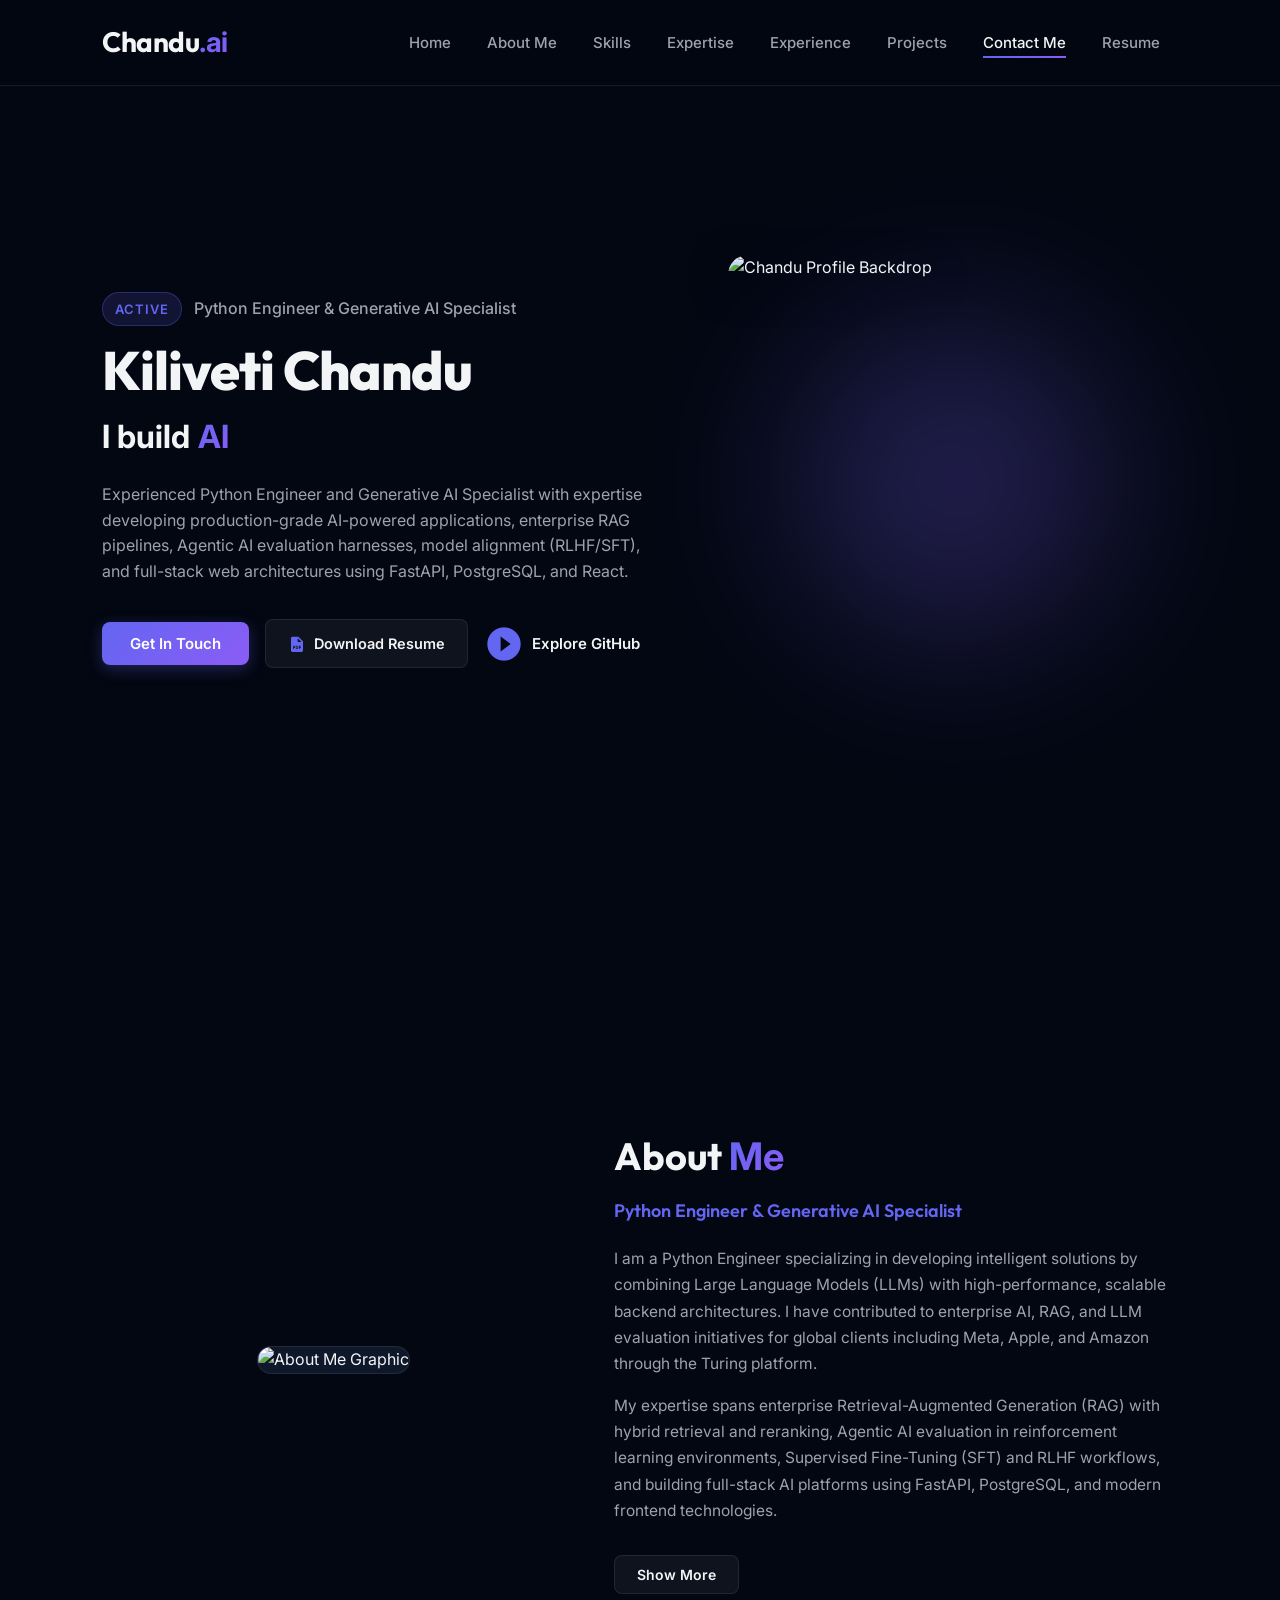
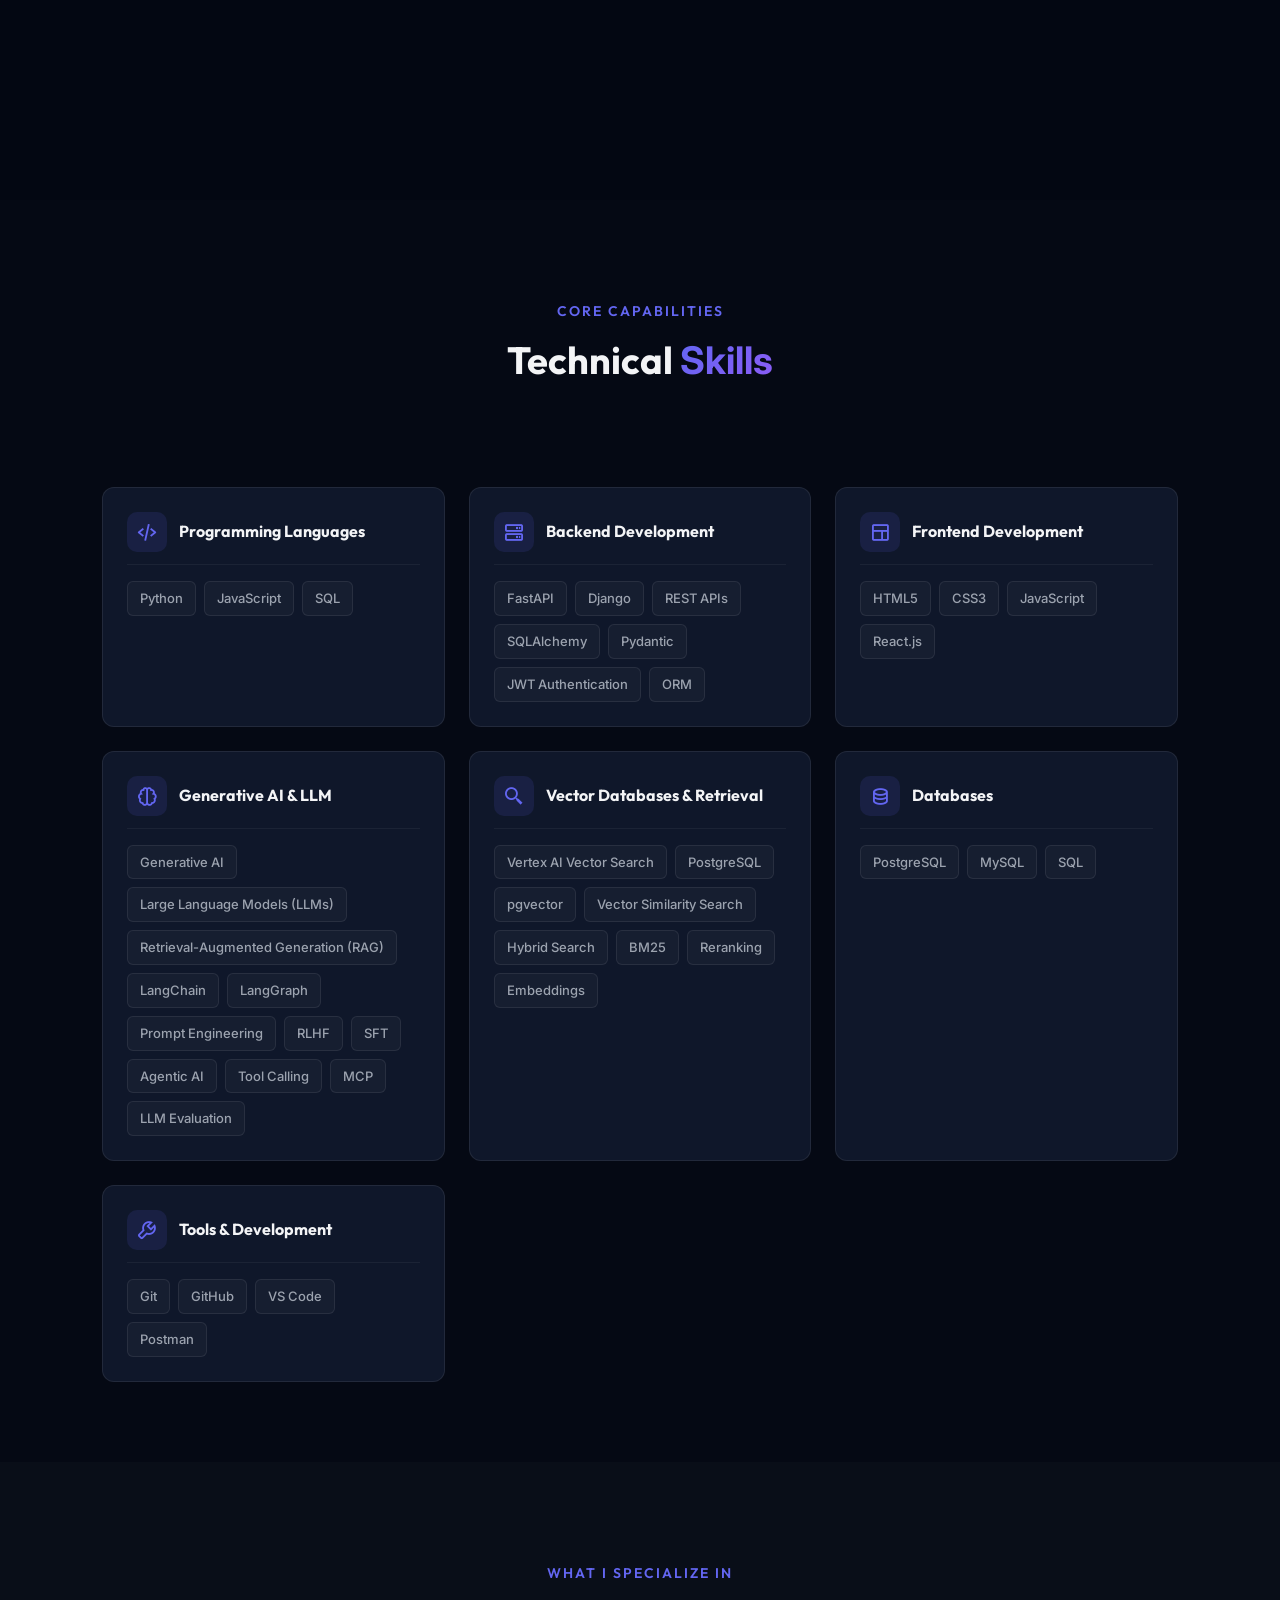
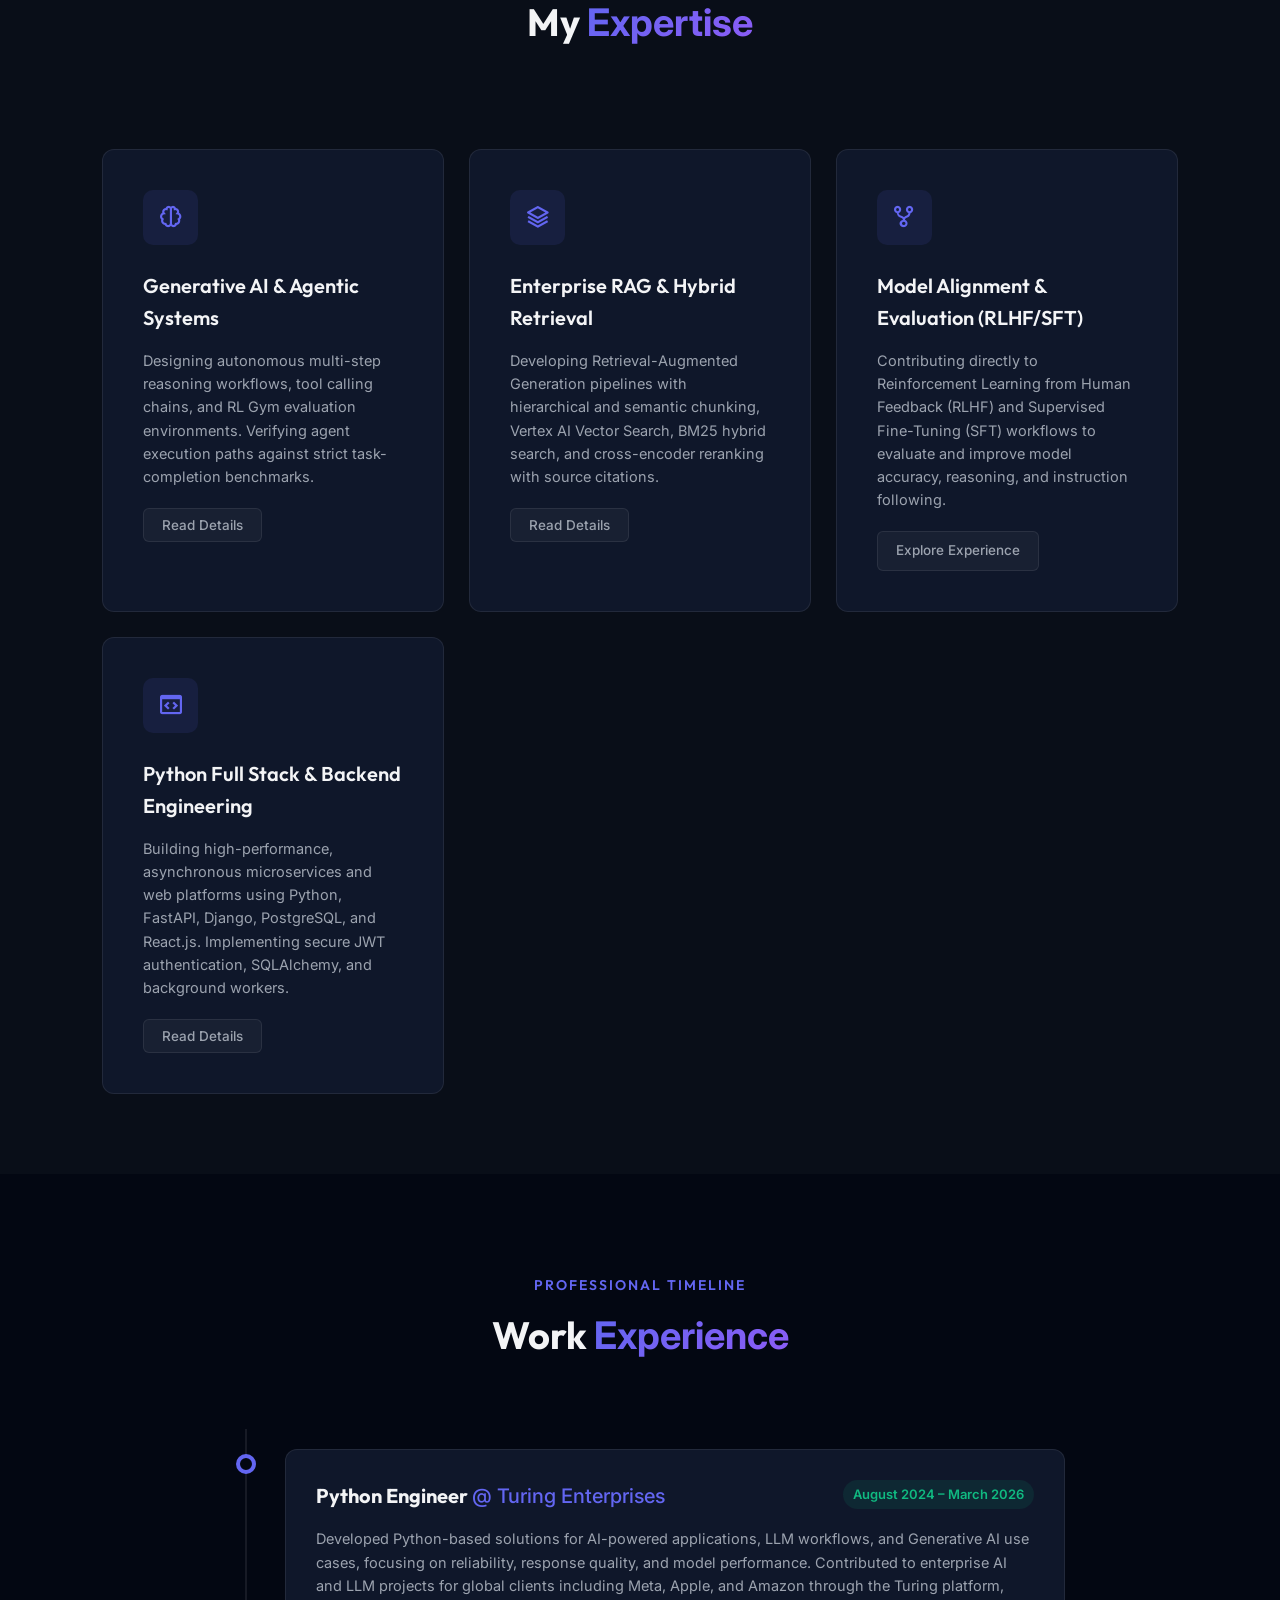
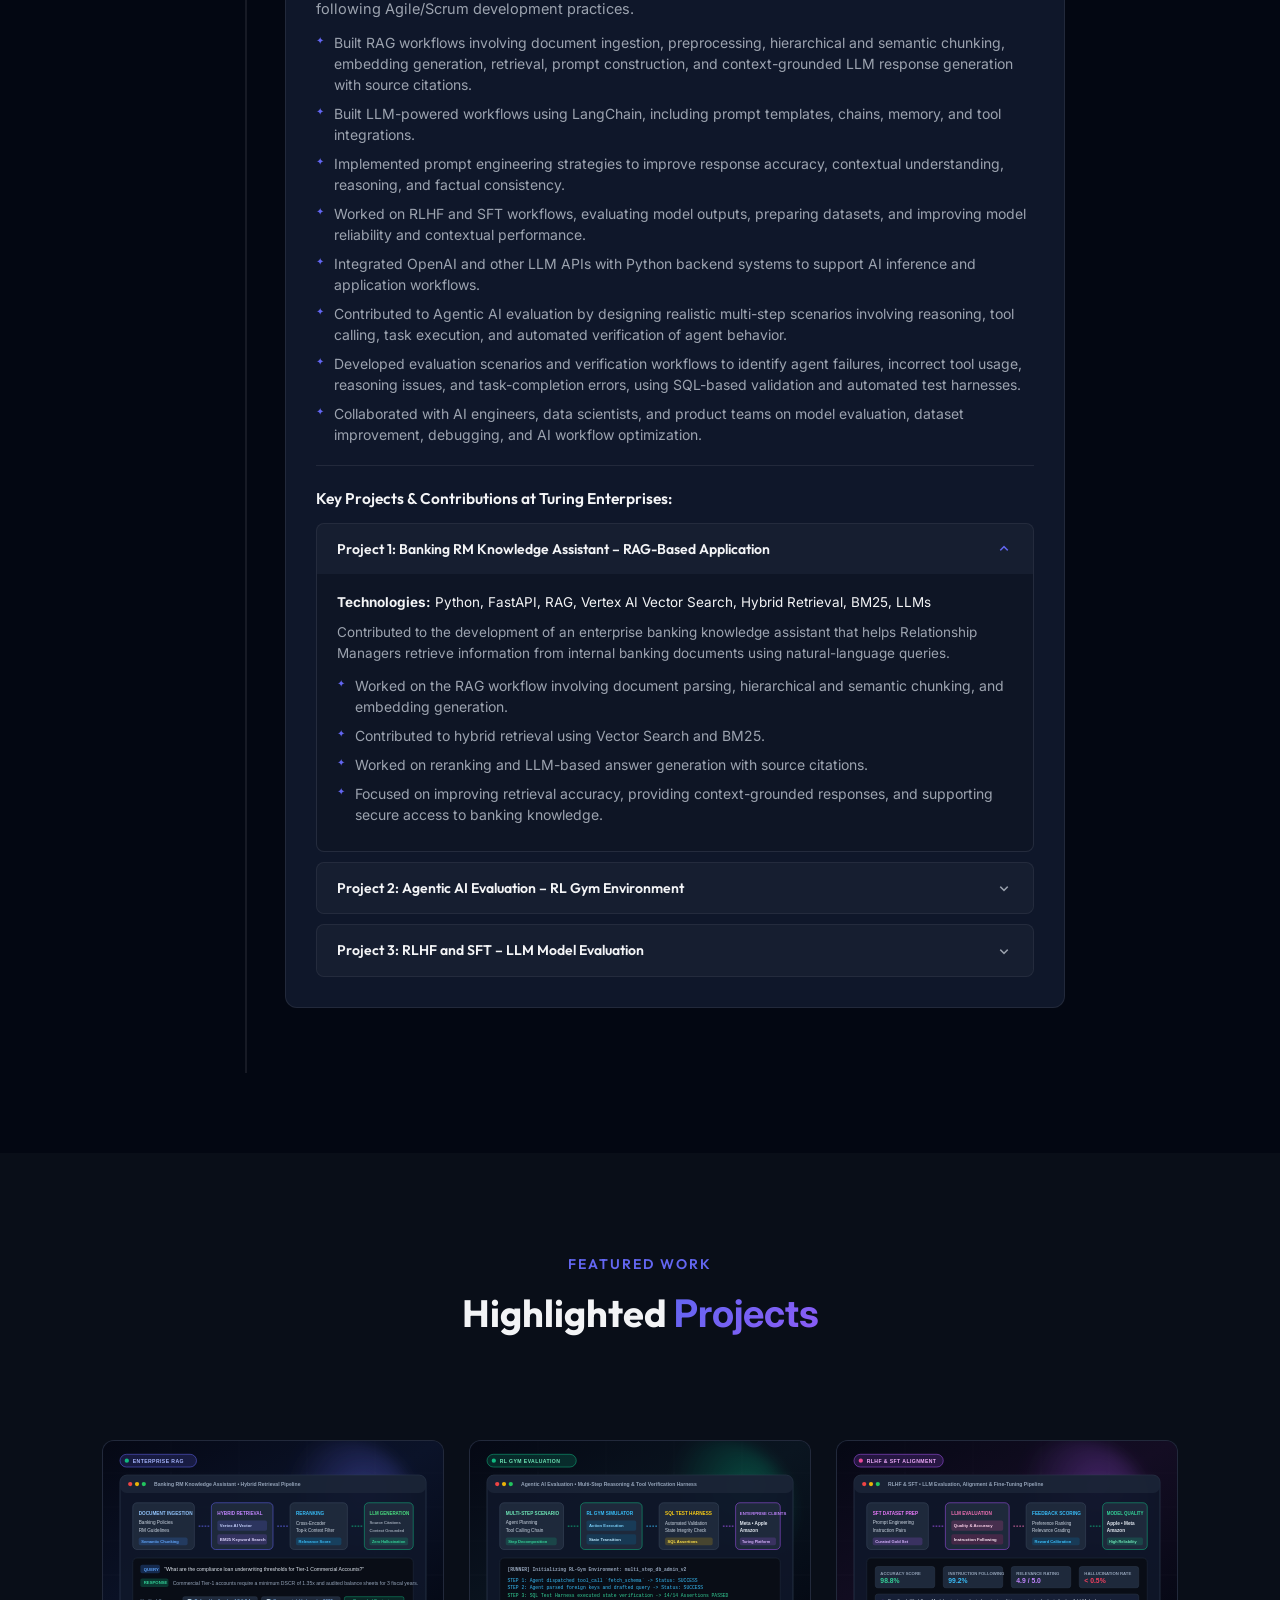
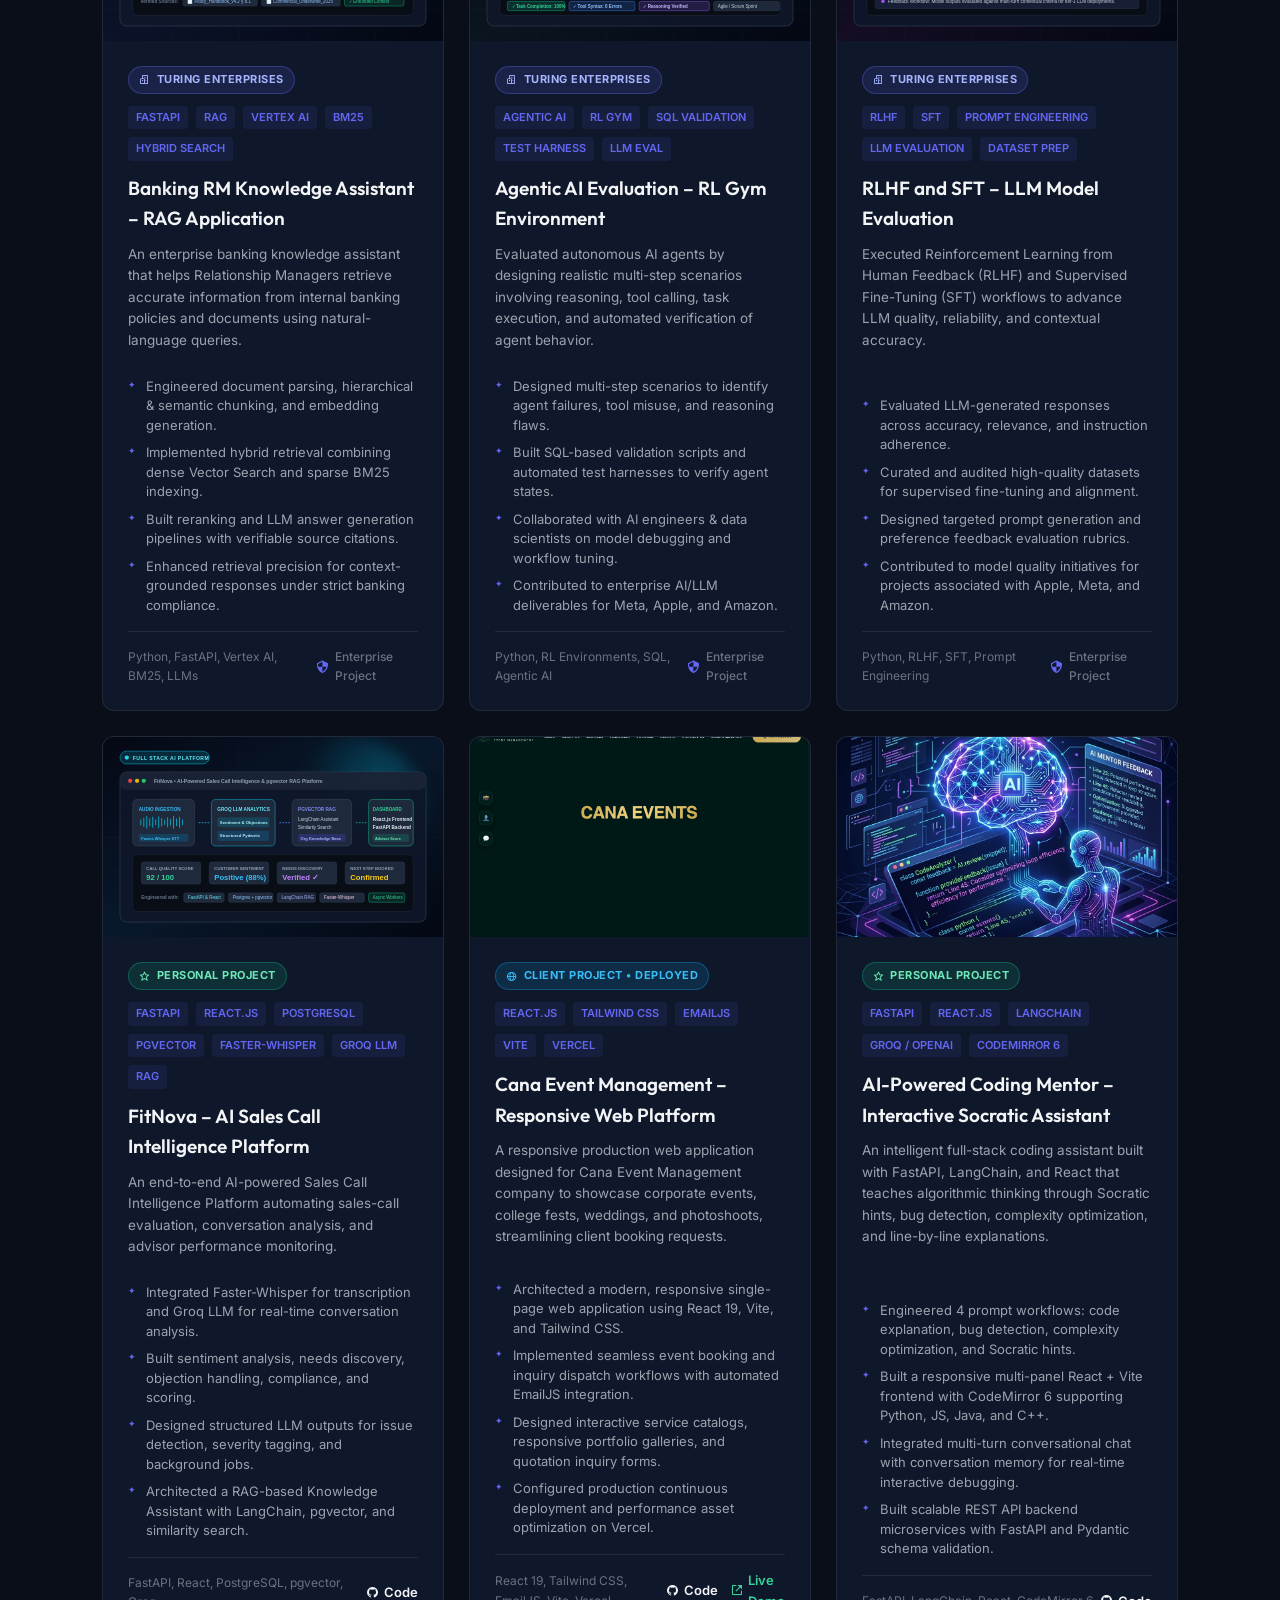
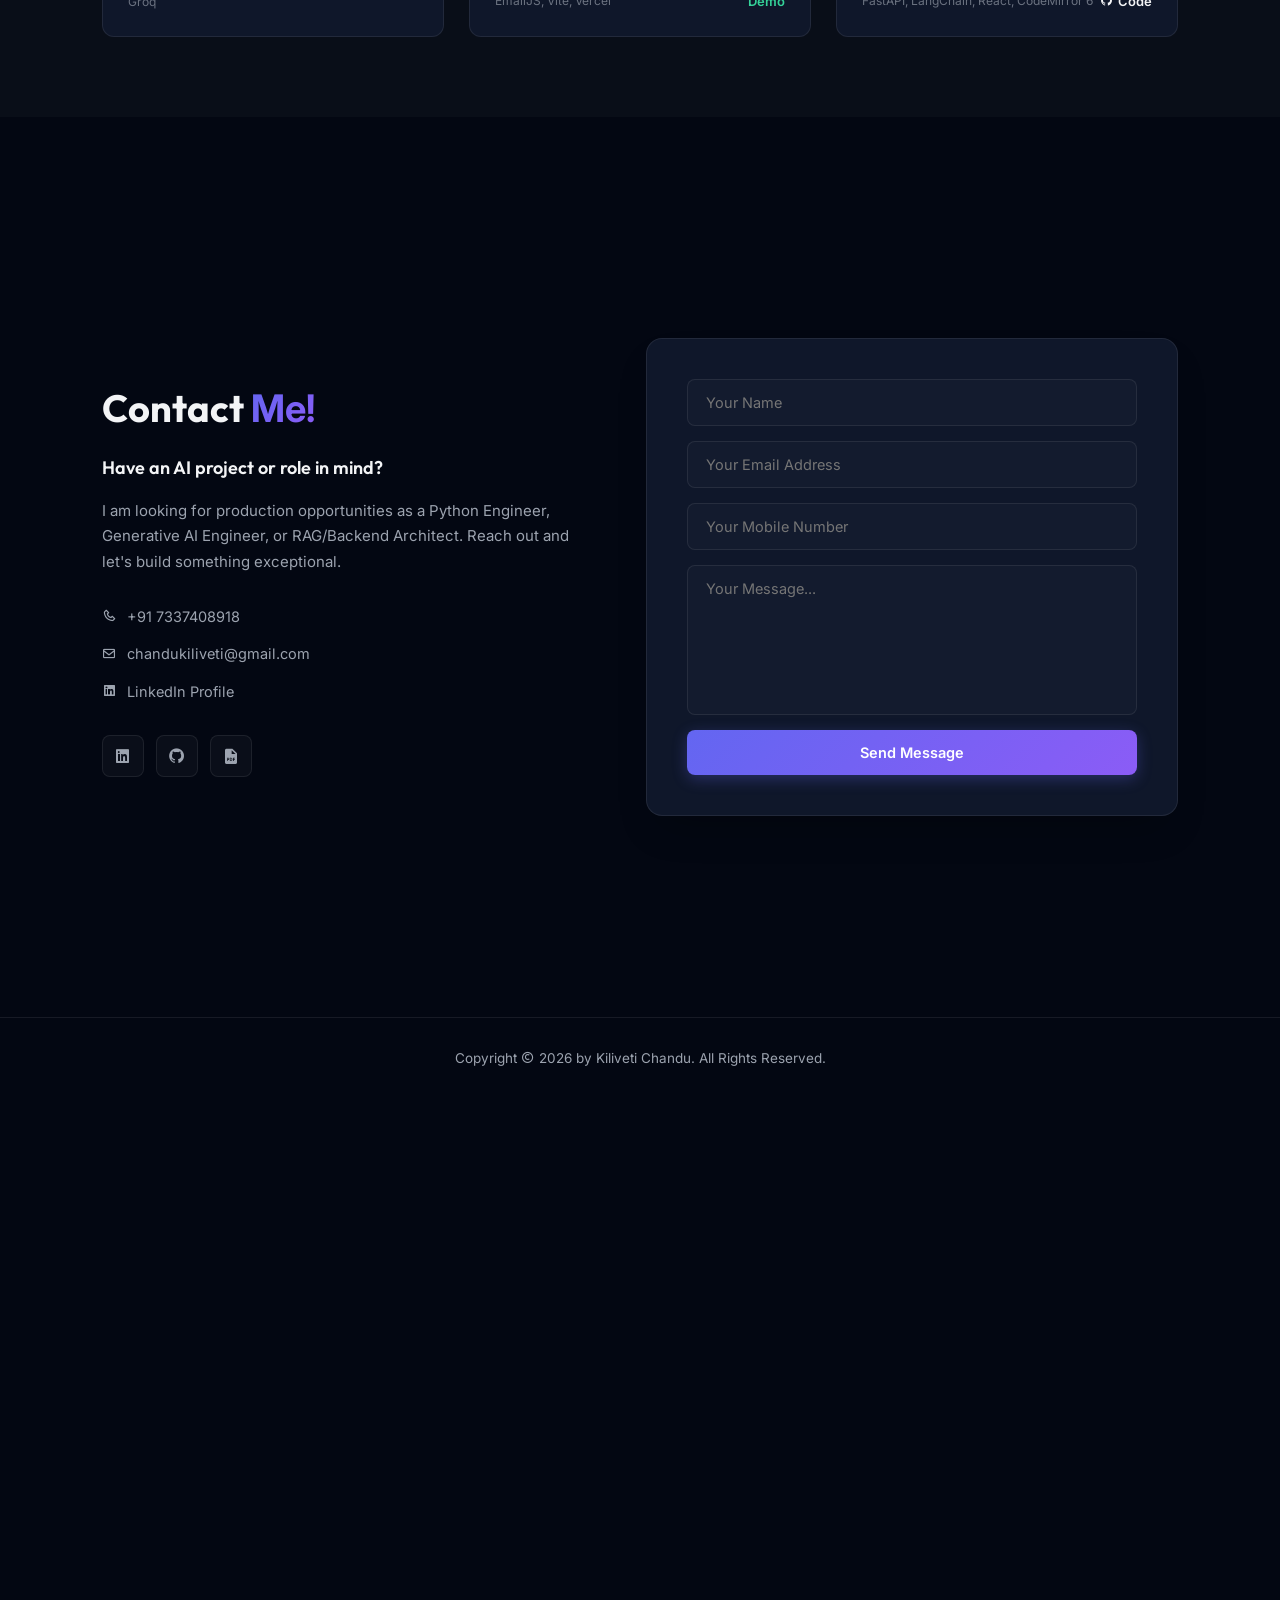
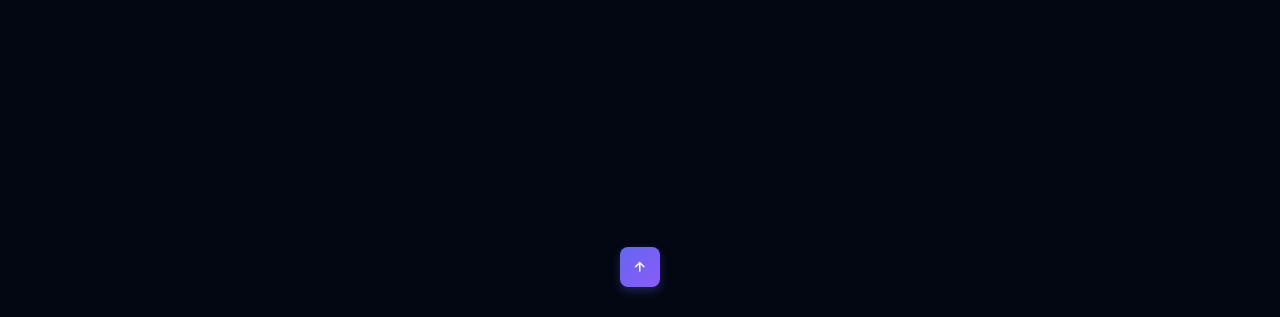
==== commit 5a93cfbd: "Update portfolio: Python Engineer & Generative AI Specialist - Replaced resume with latest version (" ====
--- a/index.html
+++ b/index.html
@@ -4,12 +4,12 @@
     <meta charset="UTF-8">
     <meta http-equiv="X-UA-Compatible" content="IE=edge">
     <meta name="viewport" content="width=device-width, initial-scale=1.0">
-    <meta name="description" content="Kiliveti Chandu - Generative AI Engineer with 1.5+ years of experience building intelligent AI agents, RAG pipelines, RLHF, SFT, and full-stack solutions.">
+    <meta name="description" content="Kiliveti Chandu - Python Engineer & Generative AI Specialist with experience developing enterprise RAG pipelines, Agentic AI evaluation, RLHF/SFT model alignments, and full-stack solutions.">
     <meta name="author" content="Kiliveti Chandu">
     <link rel="stylesheet" href="style.css">
     <link rel="stylesheet" href="https://cdn.jsdelivr.net/npm/boxicons@latest/css/boxicons.min.css">
     <link href="https://fonts.googleapis.com/icon?family=Material+Icons" rel="stylesheet">
-    <title>Kiliveti Chandu | Generative AI Engineer</title>
+    <title>Kiliveti Chandu | Python Engineer &amp; Generative AI Specialist</title>
 </head>
 <body>
   
@@ -20,6 +20,7 @@
     <ul class="navlist">
       <li><a href="#Home" class="active">Home</a></li>
       <li><a href="#about">About Me</a></li>
+      <li><a href="#skills">Skills</a></li>
       <li><a href="#service">Expertise</a></li>
       <li><a href="#experience">Experience</a></li>
       <li><a href="#Pojects">Projects</a></li>
@@ -35,7 +36,7 @@
     <div class="middle">
       <div class="helloim">
         <span>Active</span>
-        <p>Generative AI Engineer & Python Full Stack Developer</p>
+        <p>Python Engineer &amp; Generative AI Specialist</p>
       </div>
       <div class="detail">
         <h1>Kiliveti Chandu</h1>
@@ -44,11 +45,14 @@
           <span class="developer" id="typing-text">AI Agents</span>
         </div>
         <p id="text">
-          Experienced Generative AI Engineer & Python Full Stack Developer with 1.5+ years of experience developing production-grade AI-powered applications, full-stack web architectures, multi-agent workflows, semantic search systems, and model alignments.
+          Experienced Python Engineer and Generative AI Specialist with expertise developing production-grade AI-powered applications, enterprise RAG pipelines, Agentic AI evaluation harnesses, model alignment (RLHF/SFT), and full-stack web architectures using FastAPI, PostgreSQL, and React.
         </p>
       </div>
       <div class="buttons">
         <button class="sayhello"><a href="#Contact">Get In Touch</a></button>
+        <a href="Kiliveti_Chandu_Resume.pdf" download="Kiliveti_Chandu_Resume.pdf" class="btn-resume">
+          <i class='bx bxs-file-pdf'></i> Download Resume
+        </a>
         <div class="watch">
           <a href="https://github.com/Chandukgit" target="_blank">
             <span class="material-icons">play_circle_filled</span>
@@ -64,71 +68,150 @@
     </div>
   </section>
 
-  <!-- About Me & Skills Section -->
+  <!-- About Me Section -->
   <section class="about" id="about">
     <div class="about-img">
       <img src="black.png" alt="About Me Graphic">
     </div>
     <div class="about-text">
       <h2>About <span>Me</span></h2>
-      <h4>Generative AI Engineer & Python Full Stack Developer</h4>
+      <h4>Python Engineer &amp; Generative AI Specialist</h4>
       <p>
-        I am a Generative AI Engineer specializing in developing intelligent solutions by combining Large Language Models (LLMs) with scalable backend architectures. I have contributed to multiple AI and LLM projects for global enterprises including Meta, Apple, and Amazon through the Turing platform.
+        I am a Python Engineer specializing in developing intelligent solutions by combining Large Language Models (LLMs) with high-performance, scalable backend architectures. I have contributed to enterprise AI, RAG, and LLM evaluation initiatives for global clients including Meta, Apple, and Amazon through the Turing platform.
       </p>
       <p>
-        My expertise spans prompt engineering, Retrieval-Augmented Generation (RAG), LangChain, LangGraph, RLHF (Reinforcement Learning from Human Feedback), SFT (Supervised Fine-Tuning), Azure cloud deployments, and Python backend microservices.
+        My expertise spans enterprise Retrieval-Augmented Generation (RAG) with hybrid retrieval and reranking, Agentic AI evaluation in reinforcement learning environments, Supervised Fine-Tuning (SFT) and RLHF workflows, and building full-stack AI platforms using FastAPI, PostgreSQL, and modern frontend technologies.
       </p>
       <button class="orangebutton" onclick="abouttoggle()">Show More</button>
       
       <div id="about-para" style="display: none;">
         <p>
-          I graduated from <span class="highlight">Sri Venkateswara College of Engineering, Tirupati</span> with a B.Tech in Information Technology (GPA 8.6). Over the last 1.5 years, I've transition from core full-stack web development to building production LLM pipelines, prompt-optimization systems, and enterprise multi-agent workflows.
+          I graduated from <span class="highlight">Sri Venkateswara College of Engineering, Tirupati</span> with a B.Tech in Information Technology (GPA 8.6). Over the course of my career, I have focused on building production-grade LLM architectures, context-grounded retrieval systems with source citations, rigorous automated test harnesses for AI agents, and end-to-end full-stack software applications.
         </p>
       </div>
-
-      <!-- Tech Stack Badges -->
-      <div class="skills-container">
-        <div class="skills-category">
-          <h5>Generative AI & ML</h5>
-          <div class="skills-badges">
-            <span>LLMs</span>
-            <span>RAG</span>
-            <span>AI Agents</span>
-            <span>LangChain</span>
-            <span>LangGraph</span>
-            <span>Prompt Engineering</span>
-            <span>RLHF</span>
-            <span>SFT</span>
-            <span>NLP</span>
-            <span>Reflection Models</span>
-          </div>
-        </div>
-        <div class="skills-category">
-          <h5>Languages & Frameworks</h5>
-          <div class="skills-badges">
-            <span>Python</span>
-            <span>FastAPI</span>
-            <span>Django</span>
-            <span>Full Stack Development</span>
-            <span>Java</span>
-            <span>C</span>
-            <span>JavaScript</span>
-            <span>HTML & CSS</span>
-          </div>
-        </div>
-        <div class="skills-category">
-          <h5>Databases & Cloud Infrastructure</h5>
-          <div class="skills-badges">
-            <span>MySQL</span>
-            <span>SQL</span>
-            <span>Azure App Service</span>
-            <span>Azure Function Apps</span>
-            <span>Azure Key Vault</span>
-            <span>Blob Storage</span>
-            <span>Git & GitHub</span>
-          </div>
-        </div>
-      </div>
+    </div>
+  </section>
+
+  <!-- Technical Skills Section -->
+  <section class="skills-section" id="skills">
+    <div class="main-text">
+      <p>Core Capabilities</p>
+      <h2>Technical <span>Skills</span></h2>
+    </div>
+
+    <div class="skills-grid">
+      
+      <!-- Category 1: Programming Languages -->
+      <div class="skill-card">
+        <div class="skill-card-header">
+          <div class="skill-card-icon"><i class='bx bx-code-alt'></i></div>
+          <h4>Programming Languages</h4>
+        </div>
+        <div class="skill-badges-flow">
+          <span>Python</span>
+          <span>JavaScript</span>
+          <span>SQL</span>
+        </div>
+      </div>
+
+      <!-- Category 2: Backend Development -->
+      <div class="skill-card">
+        <div class="skill-card-header">
+          <div class="skill-card-icon"><i class='bx bx-server'></i></div>
+          <h4>Backend Development</h4>
+        </div>
+        <div class="skill-badges-flow">
+          <span>FastAPI</span>
+          <span>Django</span>
+          <span>REST APIs</span>
+          <span>SQLAlchemy</span>
+          <span>Pydantic</span>
+          <span>JWT Authentication</span>
+          <span>ORM</span>
+        </div>
+      </div>
+
+      <!-- Category 3: Frontend Development -->
+      <div class="skill-card">
+        <div class="skill-card-header">
+          <div class="skill-card-icon"><i class='bx bx-layout'></i></div>
+          <h4>Frontend Development</h4>
+        </div>
+        <div class="skill-badges-flow">
+          <span>HTML5</span>
+          <span>CSS3</span>
+          <span>JavaScript</span>
+          <span>React.js</span>
+        </div>
+      </div>
+
+      <!-- Category 4: Generative AI & LLM -->
+      <div class="skill-card">
+        <div class="skill-card-header">
+          <div class="skill-card-icon"><i class='bx bx-brain'></i></div>
+          <h4>Generative AI &amp; LLM</h4>
+        </div>
+        <div class="skill-badges-flow">
+          <span>Generative AI</span>
+          <span>Large Language Models (LLMs)</span>
+          <span>Retrieval-Augmented Generation (RAG)</span>
+          <span>LangChain</span>
+          <span>LangGraph</span>
+          <span>Prompt Engineering</span>
+          <span>RLHF</span>
+          <span>SFT</span>
+          <span>Agentic AI</span>
+          <span>Tool Calling</span>
+          <span>MCP</span>
+          <span>LLM Evaluation</span>
+        </div>
+      </div>
+
+      <!-- Category 5: Vector Databases & Retrieval -->
+      <div class="skill-card">
+        <div class="skill-card-header">
+          <div class="skill-card-icon"><i class='bx bx-search-alt-2'></i></div>
+          <h4>Vector Databases &amp; Retrieval</h4>
+        </div>
+        <div class="skill-badges-flow">
+          <span>Vertex AI Vector Search</span>
+          <span>PostgreSQL</span>
+          <span>pgvector</span>
+          <span>Vector Similarity Search</span>
+          <span>Hybrid Search</span>
+          <span>BM25</span>
+          <span>Reranking</span>
+          <span>Embeddings</span>
+        </div>
+      </div>
+
+      <!-- Category 6: Databases -->
+      <div class="skill-card">
+        <div class="skill-card-header">
+          <div class="skill-card-icon"><i class='bx bx-data'></i></div>
+          <h4>Databases</h4>
+        </div>
+        <div class="skill-badges-flow">
+          <span>PostgreSQL</span>
+          <span>MySQL</span>
+          <span>SQL</span>
+        </div>
+      </div>
+
+      <!-- Category 7: Tools & Development -->
+      <div class="skill-card">
+        <div class="skill-card-header">
+          <div class="skill-card-icon"><i class='bx bx-wrench'></i></div>
+          <h4>Tools &amp; Development</h4>
+        </div>
+        <div class="skill-badges-flow">
+          <span>Git</span>
+          <span>GitHub</span>
+          <span>VS Code</span>
+          <span>Postman</span>
+        </div>
+      </div>
+
     </div>
   </section>
 
@@ -141,35 +224,35 @@
     <div class="services-content">
       <div class="box">
         <div class="s-icons"><i class='bx bx-brain'></i></div>
-        <h3>Generative AI & Agents</h3>
-        <p>Designing multi-agent workflows using LangGraph and supervisor architectures. Automating email insights, Pricing & Availability lookups, and spam detection with LLMs.</p>
+        <h3>Generative AI &amp; Agentic Systems</h3>
+        <p>Designing autonomous multi-step reasoning workflows, tool calling chains, and RL Gym evaluation environments. Verifying agent execution paths against strict task-completion benchmarks.</p>
         <button class="read" onclick="Servicewebtoggle()">Read Details</button>
         <div id="servide-webpara" style="display: none;">
-          <p>Proficient in building complex workflows, tool bindings, custom memory models, and guardrails to prevent hallucinations in client applications.</p>
+          <p>Proficient in building complex workflows using LangChain and LangGraph, tool bindings, custom state memory models, and guardrails to prevent hallucinations in mission-critical applications.</p>
         </div>
       </div>
       <div class="box">
         <div class="s-icons"><i class='bx bx-layer'></i></div>
-        <h3>Advanced RAG Architectures</h3>
-        <p>Developing Retrieval-Augmented Generation pipelines with structured sources, semantic vector search engines, and real-time citation tracking for business intelligence.</p>
+        <h3>Enterprise RAG &amp; Hybrid Retrieval</h3>
+        <p>Developing Retrieval-Augmented Generation pipelines with hierarchical and semantic chunking, Vertex AI Vector Search, BM25 hybrid search, and cross-encoder reranking with source citations.</p>
         <button class="read" onclick="programmingtoggle()">Read Details</button>
         <div id="Programming-para" style="display: none;">
-          <p>Integrating state-of-the-art retrievers, hybrid search filters, chunking optimizations, and document parsers (PDFs, RFQs) to maximize context retrieval relevance.</p>
+          <p>Integrating dense and sparse retrievers, pgvector similarity search, metadata filtering, and document parsers to maximize context retrieval relevance and eliminate hallucinations.</p>
         </div>
       </div>
       <div class="box">
         <div class="s-icons"><i class='bx bx-git-repo-forked'></i></div>
-        <h3>Model Alignment & Training</h3>
-        <p>Contributing directly to Reinforcement Learning from Human Feedback (RLHF) and Supervised Fine-Tuning (SFT) workflows to align LLM behaviors and reasoning capabilities.</p>
+        <h3>Model Alignment &amp; Evaluation (RLHF/SFT)</h3>
+        <p>Contributing directly to Reinforcement Learning from Human Feedback (RLHF) and Supervised Fine-Tuning (SFT) workflows to evaluate and improve model accuracy, reasoning, and instruction following.</p>
         <a href="#experience" class="read">Explore Experience</a>
       </div>
       <div class="box">
         <div class="s-icons"><i class='bx bx-code-block'></i></div>
-        <h3>Python Full Stack Development</h3>
-        <p>Building responsive frontends and robust, scalable backend architectures using modern tools. Experienced in FastAPI, Django, database designs, and RESTful APIs.</p>
+        <h3>Python Full Stack &amp; Backend Engineering</h3>
+        <p>Building high-performance, asynchronous microservices and web platforms using Python, FastAPI, Django, PostgreSQL, and React.js. Implementing secure JWT authentication, SQLAlchemy, and background workers.</p>
         <button class="read" onclick="fullstacktoggle()">Read Details</button>
         <div id="fullstack-para" style="display: none;">
-          <p>Architecting complete end-to-end web applications, automating processes, writing clean and secure code, and deploying projects using modern CI/CD tools.</p>
+          <p>Architecting complete end-to-end full-stack architectures, writing clean Pydantic schemas, automating database migrations, and delivering secure, production-ready APIs.</p>
         </div>
       </div>
     </div>
@@ -184,100 +267,112 @@
     
     <div class="experience-timeline">
       
-      <!-- Turing -->
+      <!-- Turing Enterprises -->
       <div class="timeline-item">
         <div class="timeline-dot"></div>
         <div class="timeline-content">
           <div class="timeline-header">
-            <h3>Generative AI Engineer <span>@ Turing</span></h3>
-            <span class="duration">August 2024 - Present</span>
+            <h3>Python Engineer <span>@ Turing Enterprises</span></h3>
+            <span class="duration">August 2024 – March 2026</span>
           </div>
           <div class="timeline-body">
             <p>
-              Develop and optimize AI-powered applications using Python, LLMs, and GenAI. Contributed to multiple high-impact AI/LLM initiatives for global enterprises including Meta, Apple, and Amazon.
+              Developed Python-based solutions for AI-powered applications, LLM workflows, and Generative AI use cases, focusing on reliability, response quality, and model performance. Contributed to enterprise AI and LLM projects for global clients including Meta, Apple, and Amazon through the Turing platform, following Agile/Scrum development practices.
             </p>
             <ul>
-              <li>Designed and implemented prompt engineering strategies to improve response quality, relevance, and compliance.</li>
-              <li>Engineered RAG pipelines and integrated OpenAI APIs, Azure services, and external knowledge stores.</li>
-              <li>Collaborated across agile sprints to refine training datasets, review code, and optimize model throughput.</li>
+              <li>Built RAG workflows involving document ingestion, preprocessing, hierarchical and semantic chunking, embedding generation, retrieval, prompt construction, and context-grounded LLM response generation with source citations.</li>
+              <li>Built LLM-powered workflows using LangChain, including prompt templates, chains, memory, and tool integrations.</li>
+              <li>Implemented prompt engineering strategies to improve response accuracy, contextual understanding, reasoning, and factual consistency.</li>
+              <li>Worked on RLHF and SFT workflows, evaluating model outputs, preparing datasets, and improving model reliability and contextual performance.</li>
+              <li>Integrated OpenAI and other LLM APIs with Python backend systems to support AI inference and application workflows.</li>
+              <li>Contributed to Agentic AI evaluation by designing realistic multi-step scenarios involving reasoning, tool calling, task execution, and automated verification of agent behavior.</li>
+              <li>Developed evaluation scenarios and verification workflows to identify agent failures, incorrect tool usage, reasoning issues, and task-completion errors, using SQL-based validation and automated test harnesses.</li>
+              <li>Collaborated with AI engineers, data scientists, and product teams on model evaluation, dataset improvement, debugging, and AI workflow optimization.</li>
             </ul>
             
             <!-- Turing Projects Accordion -->
             <div class="turing-projects">
-              <h4>Highlighted Turing Projects:</h4>
+              <h4>Key Projects &amp; Contributions at Turing Enterprises:</h4>
               <div class="turing-accordion">
-                <div class="acc-item">
+                
+                <!-- Sub-Project 1: Banking RM Knowledge Assistant -->
+                <div class="acc-item active">
                   <div class="acc-header">
-                    <h5>Advisor GPT Gen AI Project</h5>
+                    <h5>Project 1: Banking RM Knowledge Assistant – RAG-Based Application</h5>
                     <i class='bx bx-chevron-down'></i>
                   </div>
                   <div class="acc-content">
                     <div class="acc-content-inner">
+                      <p style="font-size: 13.5px; color: var(--text-primary); margin-bottom: 8px;">
+                        <strong>Technologies:</strong> Python, FastAPI, RAG, Vertex AI Vector Search, Hybrid Retrieval, BM25, LLMs
+                      </p>
+                      <p style="font-size: 13.5px; color: var(--text-secondary); margin-bottom: 10px;">
+                        Contributed to the development of an enterprise banking knowledge assistant that helps Relationship Managers retrieve information from internal banking documents using natural-language queries.
+                      </p>
                       <ul>
-                        <li>Developed AI agents for the CX Gen AI Project using LangGraph, leveraging supervisor multi-agent architecture to automate complex user queries.</li>
-                        <li>Delivered the <strong>Pricing & Availability Use Case</strong>: extracted structured parameters from unstructured customer emails using LLMs and connected with enterprise REST APIs.</li>
-                        <li>Developed the <strong>Open Merge Use Case</strong>: designed LLM prompts combined with Python automation rules to identify duplicate, invalid, or spam customer cases.</li>
-                        <li>Deployed secure, end-to-end GenAI web solutions on Azure App Service and Azure Function Apps, integrating Key Vault, Blob Storage, and Azure OpenAI.</li>
+                        <li>Worked on the RAG workflow involving document parsing, hierarchical and semantic chunking, and embedding generation.</li>
+                        <li>Contributed to hybrid retrieval using Vector Search and BM25.</li>
+                        <li>Worked on reranking and LLM-based answer generation with source citations.</li>
+                        <li>Focused on improving retrieval accuracy, providing context-grounded responses, and supporting secure access to banking knowledge.</li>
                       </ul>
                     </div>
                   </div>
                 </div>
                 
+                <!-- Sub-Project 2: Agentic AI Evaluation -->
                 <div class="acc-item">
                   <div class="acc-header">
-                    <h5>Vendor RFQ Gen AI Project</h5>
+                    <h5>Project 2: Agentic AI Evaluation – RL Gym Environment</h5>
                     <i class='bx bx-chevron-down'></i>
                   </div>
                   <div class="acc-content">
                     <div class="acc-content-inner">
+                      <p style="font-size: 13.5px; color: var(--text-primary); margin-bottom: 8px;">
+                        <strong>Technologies:</strong> Python, Agentic AI, Reinforcement Learning Environments, SQL, Automated Testing, LLM Evaluation
+                      </p>
+                      <p style="font-size: 13.5px; color: var(--text-secondary); margin-bottom: 10px;">
+                        Contributed to Agentic AI evaluation by designing realistic multi-step scenarios involving reasoning, tool calling, task execution, and automated verification of agent behavior.
+                      </p>
                       <ul>
-                        <li>Automated Request for Quote (RFQ) parsing and mapping from unstructured documents with 80%+ accuracy using GenAI.</li>
-                        <li>Built scalable solutions utilizing Azure OpenAI (GPT-4), advanced prompt engineering, and incorporated Reflection models to iteratively self-correct output formats.</li>
+                        <li>Developed evaluation scenarios and verification workflows to identify agent failures, incorrect tool usage, reasoning issues, and task-completion errors.</li>
+                        <li>Used SQL-based validation and automated test harnesses to verify agent behavior.</li>
+                        <li>Collaborated with AI engineers, data scientists, and product teams on model evaluation, dataset improvement, debugging, and AI workflow optimization.</li>
+                        <li>Contributed to enterprise AI and LLM projects for global clients, including Meta, Apple, and Amazon, through the Turing platform following Agile/Scrum practices.</li>
                       </ul>
                     </div>
                   </div>
                 </div>
+
+                <!-- Sub-Project 3: RLHF and SFT -->
+                <div class="acc-item">
+                  <div class="acc-header">
+                    <h5>Project 3: RLHF and SFT – LLM Model Evaluation</h5>
+                    <i class='bx bx-chevron-down'></i>
+                  </div>
+                  <div class="acc-content">
+                    <div class="acc-content-inner">
+                      <p style="font-size: 13.5px; color: var(--text-primary); margin-bottom: 8px;">
+                        <strong>Technologies:</strong> Python, RLHF, SFT, Prompt Engineering, LLM Evaluation, Dataset Preparation
+                      </p>
+                      <p style="font-size: 13.5px; color: var(--text-secondary); margin-bottom: 10px;">
+                        Worked on Reinforcement Learning from Human Feedback (RLHF) and Supervised Fine-Tuning (SFT) workflows to improve the quality, reliability, and contextual performance of large language models.
+                      </p>
+                      <ul>
+                        <li>Evaluated LLM-generated responses based on quality, accuracy, relevance, and instruction following.</li>
+                        <li>Prepared and reviewed datasets for supervised fine-tuning and model improvement.</li>
+                        <li>Worked on prompt generation, response evaluation, and feedback workflows.</li>
+                        <li>Contributed to model quality improvement initiatives for projects associated with Apple, Meta, and Amazon.</li>
+                      </ul>
+                    </div>
+                  </div>
+                </div>
+
               </div>
             </div>
             
           </div>
         </div>
       </div>
-      
-      <!-- Outlier -->
-      <div class="timeline-item">
-        <div class="timeline-dot"></div>
-        <div class="timeline-content">
-          <div class="timeline-header">
-            <h3>LLM Reviewer, Prompt Engineer & Trainer <span>@ Outlier (Freelance)</span></h3>
-            <span class="duration">January 2025 - June 2025</span>
-          </div>
-          <div class="timeline-body">
-            <ul>
-              <li>Reviewed, graded, and rated LLM code generation and text responses for quality, safety, and factual accuracy.</li>
-              <li>Designed prompt structures to test model reasoning, logic depth, and edge cases.</li>
-              <li>Provided descriptive feedback reports to directly guide Supervised Fine-Tuning (SFT) and RLHF training pipelines.</li>
-            </ul>
-          </div>
-        </div>
-      </div>
-      
-      <!-- Chegg -->
-      <div class="timeline-item">
-        <div class="timeline-dot"></div>
-        <div class="timeline-content">
-          <div class="timeline-header">
-            <h3>Subject Matter Expert (CS) <span>@ Chegg (Freelance)</span></h3>
-            <span class="duration">Prior Freelance</span>
-          </div>
-          <div class="timeline-body">
-            <ul>
-              <li>Solved and clearly explained complex algorithm and data structure problems for global learners.</li>
-              <li>Delivered high-quality, plagiarism-free guidance covering Python, Java, and core Web Technologies.</li>
-            </ul>
-          </div>
-        </div>
-      </div>
 
     </div>
   </section>
@@ -285,102 +380,229 @@
   <!-- Projects Section -->
   <section class="Pojects" id="Pojects">
     <div class="main-text">
-      <p>My Portfolio Projects</p>
-      <h2>Latest <span>Projects</span></h2>
+      <p>Featured Work</p>
+      <h2>Highlighted <span>Projects</span></h2>
     </div>
     
     <div class="project-grid">
-      <!-- Project 1: AI-Powered Coding Mentor -->
+      
+      <!-- Project 1: Banking RM Knowledge Assistant -->
       <div class="project-card">
         <div class="project-img-wrapper">
-          <img src="coding_mentor.png" alt="Coding Mentor Screenshot">
+          <img src="banking_rm_assistant.svg" alt="Banking RM Knowledge Assistant Architecture">
           <div class="project-overlay">
-            <a href="https://github.com/Chandukgit/ai-coding-mentor" target="_blank" class="project-link-btn"><i class='bx bx-link-external'></i></a>
+            <a href="#experience" class="project-link-btn" title="View Experience Details"><i class='bx bx-file'></i></a>
           </div>
         </div>
         <div class="project-details">
+          <span class="project-badge-top enterprise"><i class='bx bx-buildings'></i> Turing Enterprises</span>
           <div class="project-tags">
             <span>FastAPI</span>
-            <span>LangChain</span>
-            <span>OpenAI API</span>
-          </div>
-          <h3>AI-Powered Coding Mentor</h3>
-          <p>A full-stack AI coding assistant providing real-time code reviews, bug detection, complexity analysis, and interactive optimization recommendations with detailed learning guides.</p>
+            <span>RAG</span>
+            <span>Vertex AI</span>
+            <span>BM25</span>
+            <span>Hybrid Search</span>
+          </div>
+          <h3>Banking RM Knowledge Assistant – RAG Application</h3>
+          <p>An enterprise banking knowledge assistant that helps Relationship Managers retrieve accurate information from internal banking policies and documents using natural-language queries.</p>
+          
+          <ul class="project-contributions">
+            <li>Engineered document parsing, hierarchical &amp; semantic chunking, and embedding generation.</li>
+            <li>Implemented hybrid retrieval combining dense Vector Search and sparse BM25 indexing.</li>
+            <li>Built reranking and LLM answer generation pipelines with verifiable source citations.</li>
+            <li>Enhanced retrieval precision for context-grounded responses under strict banking compliance.</li>
+          </ul>
+
           <div class="project-footer">
-            <span class="project-tech-stack">FastAPI, LangChain, LLMs</span>
-            <a href="https://github.com/Chandukgit/ai-coding-mentor" target="_blank" class="project-git-link"><i class='bx bxl-github'></i> Code</a>
-          </div>
-        </div>
-      </div>
-
-      <!-- Project 2: PDF Conversational Search Engine -->
+            <span class="project-tech-stack">Python, FastAPI, Vertex AI, BM25, LLMs</span>
+            <span class="project-confidential"><i class='bx bx-shield-quarter'></i> Enterprise Project</span>
+          </div>
+        </div>
+      </div>
+
+      <!-- Project 2: Agentic AI Evaluation -->
       <div class="project-card">
         <div class="project-img-wrapper">
-          <img src="pdf_rag.png" alt="PDF Search Engine Screenshot">
+          <img src="agentic_ai_gym.svg" alt="Agentic AI Evaluation RL Gym Environment">
           <div class="project-overlay">
-            <a href="https://github.com/Chandukgit/RAG_PROJECTS/tree/main/PDF_Conversational_Search_Engine" target="_blank" class="project-link-btn"><i class='bx bx-link-external'></i></a>
+            <a href="#experience" class="project-link-btn" title="View Experience Details"><i class='bx bx-file'></i></a>
           </div>
         </div>
         <div class="project-details">
+          <span class="project-badge-top enterprise"><i class='bx bx-buildings'></i> Turing Enterprises</span>
           <div class="project-tags">
-            <span>RAG</span>
-            <span>Vector Search</span>
-            <span>Python</span>
-          </div>
-          <h3>Multi-Page PDF Conversational Search Engine (RAG)</h3>
-          <p>Privacy-focused RAG application allowing users to upload large PDFs and perform natural language Q&A. Includes specific source page citations and hallucination verification guardrails.</p>
+            <span>Agentic AI</span>
+            <span>RL Gym</span>
+            <span>SQL Validation</span>
+            <span>Test Harness</span>
+            <span>LLM Eval</span>
+          </div>
+          <h3>Agentic AI Evaluation – RL Gym Environment</h3>
+          <p>Evaluated autonomous AI agents by designing realistic multi-step scenarios involving reasoning, tool calling, task execution, and automated verification of agent behavior.</p>
+          
+          <ul class="project-contributions">
+            <li>Designed multi-step scenarios to identify agent failures, tool misuse, and reasoning flaws.</li>
+            <li>Built SQL-based validation scripts and automated test harnesses to verify agent states.</li>
+            <li>Collaborated with AI engineers &amp; data scientists on model debugging and workflow tuning.</li>
+            <li>Contributed to enterprise AI/LLM deliverables for Meta, Apple, and Amazon.</li>
+          </ul>
+
           <div class="project-footer">
-            <span class="project-tech-stack">Python, Embeddings, RAG</span>
-            <a href="https://github.com/Chandukgit/RAG_PROJECTS/tree/main/PDF_Conversational_Search_Engine" target="_blank" class="project-git-link"><i class='bx bxl-github'></i> Code</a>
-          </div>
-        </div>
-      </div>
-
-      <!-- Project 3: Resume Intelligence Assistant -->
+            <span class="project-tech-stack">Python, RL Environments, SQL, Agentic AI</span>
+            <span class="project-confidential"><i class='bx bx-shield-quarter'></i> Enterprise Project</span>
+          </div>
+        </div>
+      </div>
+
+      <!-- Project 3: RLHF and SFT – LLM Model Evaluation -->
       <div class="project-card">
         <div class="project-img-wrapper">
-          <img src="resume_assistant.png" alt="Resume Intelligence Screenshot">
+          <img src="rlhf_sft_eval.svg" alt="RLHF and SFT LLM Evaluation Architecture">
           <div class="project-overlay">
-            <a href="https://github.com/Chandukgit/RAG_PROJECTS/tree/main/Resume_Intelligence_Assistant" target="_blank" class="project-link-btn"><i class='bx bx-link-external'></i></a>
+            <a href="#experience" class="project-link-btn" title="View Experience Details"><i class='bx bx-file'></i></a>
           </div>
         </div>
         <div class="project-details">
+          <span class="project-badge-top enterprise"><i class='bx bx-buildings'></i> Turing Enterprises</span>
           <div class="project-tags">
-            <span>Semantic Search</span>
-            <span>NLP</span>
-            <span>AI Matching</span>
-          </div>
-          <h3>Resume Intelligence Assistant</h3>
-          <p>Semantic search engine designed for recruiters. Allows batch uploads of CVs, search via natural language queries, and outputs candidate rankings with AI justifications.</p>
+            <span>RLHF</span>
+            <span>SFT</span>
+            <span>Prompt Engineering</span>
+            <span>LLM Evaluation</span>
+            <span>Dataset Prep</span>
+          </div>
+          <h3>RLHF and SFT – LLM Model Evaluation</h3>
+          <p>Executed Reinforcement Learning from Human Feedback (RLHF) and Supervised Fine-Tuning (SFT) workflows to advance LLM quality, reliability, and contextual accuracy.</p>
+          
+          <ul class="project-contributions">
+            <li>Evaluated LLM-generated responses across accuracy, relevance, and instruction adherence.</li>
+            <li>Curated and audited high-quality datasets for supervised fine-tuning and alignment.</li>
+            <li>Designed targeted prompt generation and preference feedback evaluation rubrics.</li>
+            <li>Contributed to model quality initiatives for projects associated with Apple, Meta, and Amazon.</li>
+          </ul>
+
           <div class="project-footer">
-            <span class="project-tech-stack">Semantic Search, GPT-4</span>
-            <a href="https://github.com/Chandukgit/RAG_PROJECTS/tree/main/Resume_Intelligence_Assistant" target="_blank" class="project-git-link"><i class='bx bxl-github'></i> Code</a>
-          </div>
-        </div>
-      </div>
-
-      <!-- Project 4: Bikes Web Application -->
+            <span class="project-tech-stack">Python, RLHF, SFT, Prompt Engineering</span>
+            <span class="project-confidential"><i class='bx bx-shield-quarter'></i> Enterprise Project</span>
+          </div>
+        </div>
+      </div>
+
+      <!-- Project 4: FitNova -->
       <div class="project-card">
         <div class="project-img-wrapper">
-          <img src="bikes_app.png" alt="Bikes Web Application Screenshot">
+          <img src="fitnova_call_intelligence.svg" alt="FitNova Sales Call Intelligence Platform">
           <div class="project-overlay">
-            <a href="https://github.com/Chandukgit/Bikes_Project" target="_blank" class="project-link-btn"><i class='bx bx-link-external'></i></a>
+            <a href="https://github.com/Chandukgit/fitnova-call-intelligence" target="_blank" class="project-link-btn" title="View GitHub Repository"><i class='bx bx-link-external'></i></a>
           </div>
         </div>
         <div class="project-details">
+          <span class="project-badge-top personal"><i class='bx bx-star'></i> Personal Project</span>
           <div class="project-tags">
-            <span>Django</span>
-            <span>BeautifulSoup</span>
-            <span>MySQL</span>
-          </div>
-          <h3>Bikes Web Application</h3>
-          <p>A dynamic web scraping listing portal parsing Honda, Bajaj, and Hero bike details. Includes full user registration, session authentication, and data refresh automation.</p>
+            <span>FastAPI</span>
+            <span>React.js</span>
+            <span>PostgreSQL</span>
+            <span>pgvector</span>
+            <span>Faster-Whisper</span>
+            <span>Groq LLM</span>
+            <span>RAG</span>
+          </div>
+          <h3>FitNova – AI Sales Call Intelligence Platform</h3>
+          <p>An end-to-end AI-powered Sales Call Intelligence Platform automating sales-call evaluation, conversation analysis, and advisor performance monitoring.</p>
+          
+          <ul class="project-contributions">
+            <li>Integrated Faster-Whisper for transcription and Groq LLM for real-time conversation analysis.</li>
+            <li>Built sentiment analysis, needs discovery, objection handling, compliance, and scoring.</li>
+            <li>Designed structured LLM outputs for issue detection, severity tagging, and background jobs.</li>
+            <li>Architected a RAG-based Knowledge Assistant with LangChain, pgvector, and similarity search.</li>
+          </ul>
+
           <div class="project-footer">
-            <span class="project-tech-stack">Django, MySQL, Web Scraping</span>
-            <a href="https://github.com/Chandukgit/Bikes_Project" target="_blank" class="project-git-link"><i class='bx bxl-github'></i> Code</a>
-          </div>
-        </div>
-      </div>
+            <span class="project-tech-stack">FastAPI, React, PostgreSQL, pgvector, Groq</span>
+            <a href="https://github.com/Chandukgit/fitnova-call-intelligence" target="_blank" class="project-git-link">
+              <i class='bx bxl-github'></i> Code
+            </a>
+          </div>
+        </div>
+      </div>
+
+      <!-- Project 5: Cana Event Management -->
+      <div class="project-card">
+        <div class="project-img-wrapper">
+          <img src="cana_events.png" alt="Cana Event Management Web Application">
+          <div class="project-overlay">
+            <a href="https://cana-event-management.vercel.app/" target="_blank" class="project-link-btn" title="View Live Deployed Website"><i class='bx bx-link-external'></i></a>
+          </div>
+        </div>
+        <div class="project-details">
+          <span class="project-badge-top personal" style="background: rgba(14, 165, 233, 0.15); color: #38bdf8; border-color: rgba(14, 165, 233, 0.35);"><i class='bx bx-globe'></i> Client Project • Deployed</span>
+          <div class="project-tags">
+            <span>React.js</span>
+            <span>Tailwind CSS</span>
+            <span>EmailJS</span>
+            <span>Vite</span>
+            <span>Vercel</span>
+          </div>
+          <h3>Cana Event Management – Responsive Web Platform</h3>
+          <p>A responsive production web application designed for Cana Event Management company to showcase corporate events, college fests, weddings, and photoshoots, streamlining client booking requests.</p>
+          
+          <ul class="project-contributions">
+            <li>Architected a modern, responsive single-page web application using React 19, Vite, and Tailwind CSS.</li>
+            <li>Implemented seamless event booking and inquiry dispatch workflows with automated EmailJS integration.</li>
+            <li>Designed interactive service catalogs, responsive portfolio galleries, and quotation inquiry forms.</li>
+            <li>Configured production continuous deployment and performance asset optimization on Vercel.</li>
+          </ul>
+
+          <div class="project-footer">
+            <span class="project-tech-stack">React 19, Tailwind CSS, EmailJS, Vite, Vercel</span>
+            <div class="project-links-group">
+              <a href="https://github.com/Chandukgit/CanaEventManagement" target="_blank" class="project-git-link">
+                <i class='bx bxl-github'></i> Code
+              </a>
+              <a href="https://cana-event-management.vercel.app/" target="_blank" class="project-live-link">
+                <i class='bx bx-link-external'></i> Live Demo
+              </a>
+            </div>
+          </div>
+        </div>
+      </div>
+
+      <!-- Project 6: AI-Powered Coding Mentor -->
+      <div class="project-card">
+        <div class="project-img-wrapper">
+          <img src="coding_mentor.png" alt="AI-Powered Coding Mentor Application">
+          <div class="project-overlay">
+            <a href="https://github.com/Chandukgit/ai-coding-mentor" target="_blank" class="project-link-btn" title="View GitHub Repository"><i class='bx bx-link-external'></i></a>
+          </div>
+        </div>
+        <div class="project-details">
+          <span class="project-badge-top personal"><i class='bx bx-star'></i> Personal Project</span>
+          <div class="project-tags">
+            <span>FastAPI</span>
+            <span>React.js</span>
+            <span>LangChain</span>
+            <span>Groq / OpenAI</span>
+            <span>CodeMirror 6</span>
+          </div>
+          <h3>AI-Powered Coding Mentor – Interactive Socratic Assistant</h3>
+          <p>An intelligent full-stack coding assistant built with FastAPI, LangChain, and React that teaches algorithmic thinking through Socratic hints, bug detection, complexity optimization, and line-by-line explanations.</p>
+          
+          <ul class="project-contributions">
+            <li>Engineered 4 prompt workflows: code explanation, bug detection, complexity optimization, and Socratic hints.</li>
+            <li>Built a responsive multi-panel React + Vite frontend with CodeMirror 6 supporting Python, JS, Java, and C++.</li>
+            <li>Integrated multi-turn conversational chat with conversation memory for real-time interactive debugging.</li>
+            <li>Built scalable REST API backend microservices with FastAPI and Pydantic schema validation.</li>
+          </ul>
+
+          <div class="project-footer">
+            <span class="project-tech-stack">FastAPI, LangChain, React, CodeMirror 6</span>
+            <a href="https://github.com/Chandukgit/ai-coding-mentor" target="_blank" class="project-git-link">
+              <i class='bx bxl-github'></i> Code
+            </a>
+          </div>
+        </div>
+      </div>
+
     </div>
   </section>
 
@@ -389,15 +611,16 @@
     <div class="Contact-text">
       <h2>Contact <span>Me!</span></h2>
       <h4>Have an AI project or role in mind?</h4>
-      <p>I am looking for production opportunities as a Generative AI Engineer, LLM Engineer, or backend architect. Reach out and let's build something exceptional.</p>
+      <p>I am looking for production opportunities as a Python Engineer, Generative AI Engineer, or RAG/Backend Architect. Reach out and let's build something exceptional.</p>
       <ul class="list"> 
         <li><a href="tel:7337408918"><i class='bx bx-phone'></i> +91 7337408918</a></li>
         <li><a href="mailto:chandukiliveti@gmail.com"><i class='bx bx-envelope'></i> chandukiliveti@gmail.com</a></li>
         <li><a href="https://www.linkedin.com/in/chandu-kiliveti-058ba7244/" target="_blank"><i class='bx bxl-linkedin-square'></i> LinkedIn Profile</a></li>
       </ul>
       <div class="contact-icons">
-        <a href="https://www.linkedin.com/in/chandu-kiliveti-058ba7244/" target="_blank"><i class='bx bxl-linkedin-square'></i></a>
-        <a href="https://github.com/Chandukgit" target="_blank"><i class='bx bxl-github'></i></a>
+        <a href="https://www.linkedin.com/in/chandu-kiliveti-058ba7244/" target="_blank" title="LinkedIn"><i class='bx bxl-linkedin-square'></i></a>
+        <a href="https://github.com/Chandukgit" target="_blank" title="GitHub"><i class='bx bxl-github'></i></a>
+        <a href="Kiliveti_Chandu_Resume.pdf" download="Kiliveti_Chandu_Resume.pdf" title="Download Resume"><i class='bx bxs-file-pdf'></i></a>
       </div>
     </div>
     
@@ -450,4 +673,4 @@
     }
   </script>
 </body> 
-</html>
+</html>
--- a/style.css
+++ b/style.css
@@ -257,7 +257,8 @@
 .buttons {
   display: flex;
   align-items: center;
-  gap: 25px;
+  flex-wrap: wrap;
+  gap: 16px;
 }
 
 .sayhello {
@@ -279,6 +280,34 @@
   color: #fff;
   font-weight: 600;
   font-size: 15px;
+}
+
+.btn-resume {
+  display: inline-flex;
+  align-items: center;
+  gap: 8px;
+  padding: 12px 22px;
+  background: rgba(255, 255, 255, 0.05);
+  border: 1px solid var(--border-color);
+  border-radius: 8px;
+  color: var(--text-primary);
+  font-size: 14.5px;
+  font-weight: 600;
+  cursor: pointer;
+  transition: var(--transition-normal);
+}
+
+.btn-resume:hover {
+  background: rgba(99, 102, 241, 0.15);
+  border-color: var(--primary-color);
+  color: #fff;
+  transform: translateY(-2px);
+  box-shadow: 0 4px 15px rgba(99, 102, 241, 0.25);
+}
+
+.btn-resume i {
+  font-size: 18px;
+  color: var(--primary-color);
 }
 
 .watch {
@@ -878,6 +907,32 @@
   margin-bottom: 12px;
 }
 
+.project-badge-top {
+  display: inline-flex;
+  align-items: center;
+  gap: 6px;
+  padding: 4px 10px;
+  border-radius: 20px;
+  font-size: 11px;
+  font-weight: 700;
+  text-transform: uppercase;
+  letter-spacing: 0.5px;
+  margin-bottom: 12px;
+  width: fit-content;
+}
+
+.project-badge-top.enterprise {
+  background: rgba(99, 102, 241, 0.15);
+  color: #a5b4fc;
+  border: 1px solid rgba(99, 102, 241, 0.35);
+}
+
+.project-badge-top.personal {
+  background: rgba(16, 185, 129, 0.15);
+  color: #6ee7b7;
+  border: 1px solid rgba(16, 185, 129, 0.35);
+}
+
 .project-tags span {
   font-size: 11px;
   font-weight: 600;
@@ -904,6 +959,32 @@
   flex-grow: 1;
 }
 
+.project-contributions {
+  list-style: none;
+  margin: 10px 0 16px;
+  padding: 0;
+  display: flex;
+  flex-direction: column;
+  gap: 8px;
+}
+
+.project-contributions li {
+  font-size: 13px;
+  color: var(--text-secondary);
+  line-height: 1.5;
+  padding-left: 18px;
+  position: relative;
+}
+
+.project-contributions li::before {
+  content: '✦';
+  position: absolute;
+  left: 0;
+  top: 1px;
+  color: var(--primary-color);
+  font-size: 9px;
+}
+
 .project-footer {
   display: flex;
   justify-content: space-between;
@@ -930,6 +1011,127 @@
 
 .project-git-link:hover {
   color: var(--primary-color);
+}
+
+.project-links-group {
+  display: flex;
+  align-items: center;
+  gap: 12px;
+}
+
+.project-live-link {
+  font-size: 13px;
+  color: #34d399;
+  font-weight: 600;
+  display: flex;
+  align-items: center;
+  gap: 5px;
+  transition: var(--transition-fast);
+}
+
+.project-live-link:hover {
+  color: #6ee7b7;
+  transform: translateY(-1px);
+}
+
+.project-confidential {
+  font-size: 12px;
+  color: var(--text-muted);
+  display: inline-flex;
+  align-items: center;
+  gap: 5px;
+  font-weight: 500;
+}
+
+.project-confidential i {
+  color: var(--primary-color);
+  font-size: 15px;
+}
+
+/* Skills Section */
+.skills-section {
+  background: #050914;
+}
+
+.skills-grid {
+  display: grid;
+  grid-template-columns: repeat(auto-fit, minmax(320px, 1fr));
+  gap: 24px;
+  margin-top: 2rem;
+}
+
+.skill-card {
+  background: var(--bg-card);
+  border: 1px solid var(--border-color);
+  border-radius: 12px;
+  padding: 24px;
+  transition: var(--transition-normal);
+  display: flex;
+  flex-direction: column;
+}
+
+.skill-card:hover {
+  transform: translateY(-4px);
+  border-color: var(--border-color-hover);
+  box-shadow: 0 15px 30px -10px rgba(0, 0, 0, 0.35);
+}
+
+.skill-card-header {
+  display: flex;
+  align-items: center;
+  gap: 12px;
+  margin-bottom: 16px;
+  padding-bottom: 12px;
+  border-bottom: 1px solid rgba(255, 255, 255, 0.05);
+}
+
+.skill-card-icon {
+  width: 40px;
+  height: 40px;
+  border-radius: 10px;
+  background: rgba(99, 102, 241, 0.12);
+  color: var(--primary-color);
+  display: flex;
+  align-items: center;
+  justify-content: center;
+  font-size: 22px;
+  flex-shrink: 0;
+}
+
+.skill-card:hover .skill-card-icon {
+  background: var(--gradient-primary);
+  color: #fff;
+}
+
+.skill-card h4 {
+  font-family: var(--font-heading);
+  font-size: 16px;
+  font-weight: 700;
+  color: var(--text-primary);
+}
+
+.skill-badges-flow {
+  display: flex;
+  flex-wrap: wrap;
+  gap: 8px;
+}
+
+.skill-badges-flow span {
+  padding: 6px 12px;
+  background: rgba(255, 255, 255, 0.03);
+  border: 1px solid var(--border-color);
+  color: var(--text-secondary);
+  font-size: 13px;
+  font-weight: 500;
+  border-radius: 6px;
+  transition: var(--transition-fast);
+}
+
+.skill-badges-flow span:hover {
+  background: rgba(99, 102, 241, 0.1);
+  border-color: var(--primary-color);
+  color: var(--text-primary);
+  transform: translateY(-2px);
 }
 
 /* Contact Section */
